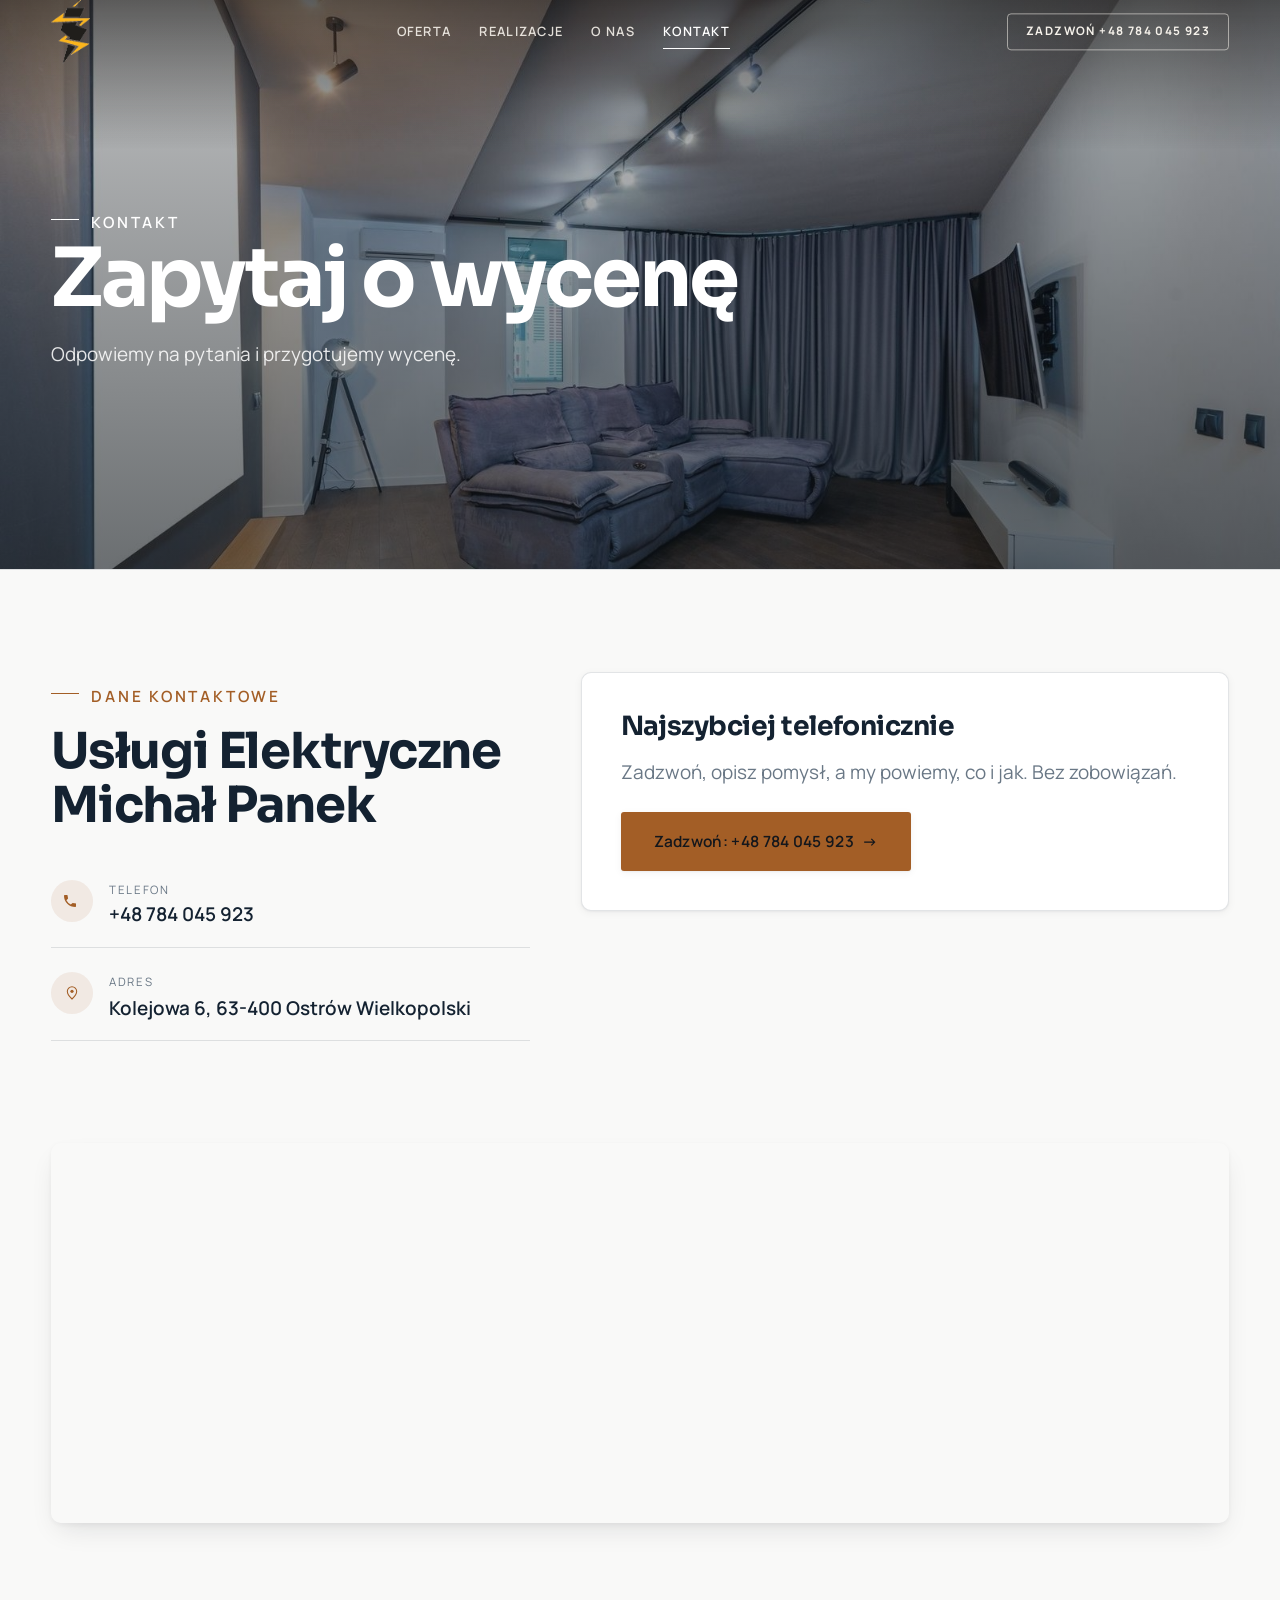
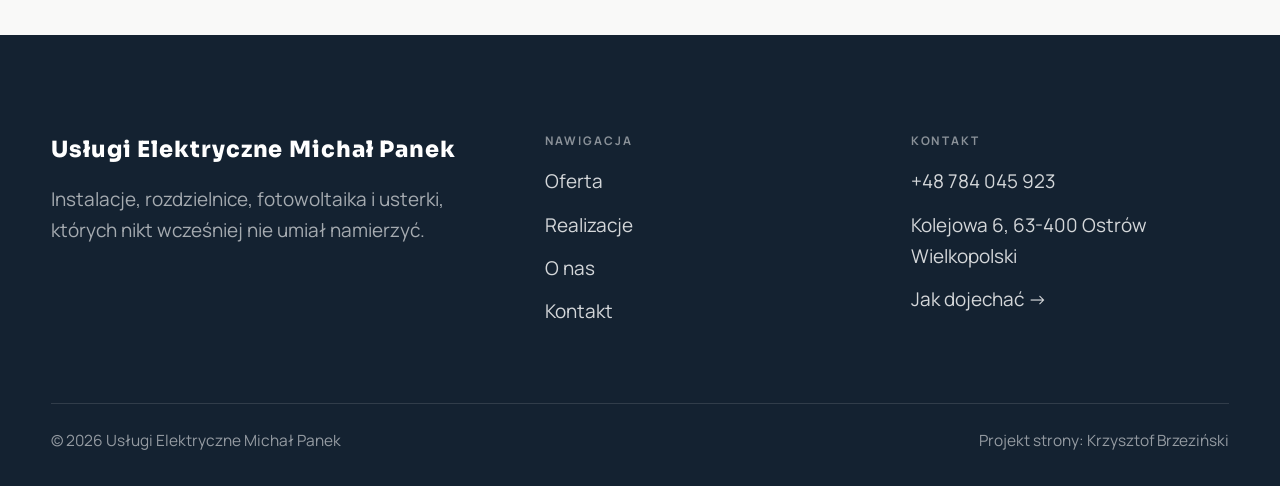
==== kontakt.html @ e8ee978f "Strona demo: uslugi-elektryczne-michal-panek" ====
<!DOCTYPE html>
<html lang="pl">
<head>
<meta charset="UTF-8">
<meta name="viewport" content="width=device-width, initial-scale=1.0">
<title>Kontakt - Usługi Elektryczne Michał Panek</title>
<meta name="description" content="Kontakt Usługi Elektryczne Michał Panek - Kolejowa 6, 63-400 Ostrów Wielkopolski">
<link rel="preconnect" href="https://fonts.googleapis.com">
<link rel="preconnect" href="https://fonts.gstatic.com" crossorigin>
<link href="https://fonts.googleapis.com/css2?family=Sora:wght@600;700;800&family=Manrope:wght@400;500;600&display=swap" rel="stylesheet">
<link rel="stylesheet" href="assets/styles.css">
</head>
<body>

<header class="nav">
  <div class="wrap nav-inner">
    <a class="brand brand-has-logo" href="index.html"><img class="brand-logo" src="img/logo.png" alt="Usługi Elektryczne Michał Panek"></a>
    <nav class="nav-links">
      <a href="oferta.html">Oferta</a>
      <a href="realizacje.html">Realizacje</a>
      <a href="o-nas.html">O nas</a>
      <a href="kontakt.html" class="active">Kontakt</a>
      <a href="tel:+48784045923" class="btn btn-accent">Zadzwoń +48 784 045 923</a>
    </nav>
    <button class="nav-toggle" aria-label="Menu"><span></span><span></span><span></span></button>
  </div>
</header>

<section class="pagehead">
  <img src="img/ph3.jpg" alt="Usługi Elektryczne Michał Panek - Zapytaj o wycenę">
  <div class="wrap">
    <span class="eyebrow">Kontakt</span>
    <h1>Zapytaj o wycenę</h1>
    <p>Odpowiemy na pytania i przygotujemy wycenę.</p>
  </div>
</section>
<section>
  <div class="wrap contact-grid">
    <div class="reveal">
      <span class="eyebrow">Dane kontaktowe</span>
      <h2 style="margin:var(--space-4) 0 var(--space-6)">Usługi Elektryczne Michał Panek</h2>
      <div class="info-list">
        <div class="info-row"><div class="ic"><svg class="ico-tel" width="16" height="16" viewBox="0 0 24 24" fill="none" aria-hidden="true"><path d="M6.6 10.8a15.5 15.5 0 0 0 6.6 6.6l2.2-2.2a1 1 0 0 1 1-.24 11.4 11.4 0 0 0 3.6.58 1 1 0 0 1 1 1V20a1 1 0 0 1-1 1A17 17 0 0 1 3 4a1 1 0 0 1 1-1h3.5a1 1 0 0 1 1 1c0 1.25.2 2.46.58 3.6a1 1 0 0 1-.25 1l-2.23 2.2Z" fill="currentColor"/></svg></div><div><div class="lbl">Telefon</div><a class="val" href="tel:+48784045923">+48 784 045 923</a></div></div>
        <div class="info-row"><div class="ic"><svg class="ico-pin" width="16" height="16" viewBox="0 0 24 24" fill="none" aria-hidden="true"><path d="M12 21s7-6.1 7-11.5A7 7 0 0 0 5 9.5C5 14.9 12 21 12 21Z" stroke="currentColor" stroke-width="1.6" fill="none"/><circle cx="12" cy="9.5" r="2.4" fill="currentColor"/></svg></div><div><div class="lbl">Adres</div><div class="val">Kolejowa 6, 63-400 Ostrów Wielkopolski</div></div></div>
      </div>
    </div>
    <div class="reveal">
      <div class="form">
        <h3 style="margin-bottom:var(--space-4)">Najszybciej telefonicznie</h3>
        <p class="muted" style="margin-bottom:var(--space-5)">Zadzwoń, opisz pomysł, a my powiemy, co i jak. Bez zobowiązań.</p>
        <a href="tel:+48784045923" class="btn btn-accent" style="justify-content:center">Zadzwoń: +48 784 045 923 <span class="arr">→</span></a>
      </div>
    </div>
  </div>
</section>
<section style="padding-top:0">
  <div class="wrap reveal">
    <iframe class="map" title="Usługi Elektryczne Michał Panek - Ostrów Wielkopolski" src="https://maps.google.com/maps?q=51.6487369%2C17.8147006&z=15&output=embed" loading="lazy" referrerpolicy="no-referrer-when-downgrade"></iframe>
  </div>
</section>

<footer>
  <div class="wrap">
    <div class="foot-grid">
      <div class="foot-brand">
        <div class="name">Usługi Elektryczne Michał Panek</div>
        <p>Instalacje, rozdzielnice, fotowoltaika i usterki, których nikt wcześniej nie umiał namierzyć.</p>
      </div>
      <div class="foot-col">
        <h4>Nawigacja</h4>
        <a href="oferta.html">Oferta</a>
        <a href="realizacje.html">Realizacje</a>
        <a href="o-nas.html">O nas</a>
        <a href="kontakt.html">Kontakt</a>
      </div>
      <div class="foot-col">
        <h4>Kontakt</h4>
        <a href="tel:+48784045923">+48 784 045 923</a>
        <p>Kolejowa 6, 63-400 Ostrów Wielkopolski</p>
        <a href="https://www.google.com/maps?cid=12010095854912647122" target="_blank" rel="noopener">Jak dojechać →</a>
      </div>
    </div>
    <div class="foot-bot">
      <span>© 2026 Usługi Elektryczne Michał Panek</span>
      <span>Projekt strony: Krzysztof Brzeziński</span>
    </div>
  </div>
</footer>
<div class="sticky-call"><a class="sc-call" href="tel:+48784045923"><svg class="ico-tel" width="16" height="16" viewBox="0 0 24 24" fill="none" aria-hidden="true"><path d="M6.6 10.8a15.5 15.5 0 0 0 6.6 6.6l2.2-2.2a1 1 0 0 1 1-.24 11.4 11.4 0 0 0 3.6.58 1 1 0 0 1 1 1V20a1 1 0 0 1-1 1A17 17 0 0 1 3 4a1 1 0 0 1 1-1h3.5a1 1 0 0 1 1 1c0 1.25.2 2.46.58 3.6a1 1 0 0 1-.25 1l-2.23 2.2Z" fill="currentColor"/></svg> Zadzwoń</a><a class="sc-quote" href="kontakt.html">Bezpłatna wycena</a></div>

<script src="assets/main.js"></script>
</body>
</html>
---- assets/styles.css ----
/* ============================================================
   STOLBASZ — premium, architektoniczny B2B fit-out
   Jasna paleta, zero brązu. System wg premium-web-craft.
   Projekt strony: Krzysztof Brzeziński
   ============================================================ */

:root{
  /* PALETA — jasna, architektoniczna, chłodna */
  --paper:#f5f7fa;          /* główne tło */
  --paper-2:#e7edf3;        /* sekcje alternatywne (chłodny jasny szary) */
  --paper-3:#e7edf3;        /* delikatne wypełnienia */
  --ink:#142231;            /* tekst główny — chłodny grafit */
  --ink-soft:#2c3e52;       /* nagłówki drugorzędne */
  --muted:#697785;          /* tekst poboczny */
  --line:rgba(20,34,49,.12);/* hairline */
  --accent:#e8a00c;         /* stonowany petrol-slate — jedyny akcent */
  --accent-d:#c47f06;
  --accent-soft:rgba(232,160,12,.10);
  --dark:#142231;           /* sekcje ciemne (stopka/CTA) */

  /* ODSTĘPY — skala 4/8 */
  --space-1:4px; --space-2:8px; --space-3:12px; --space-4:16px; --space-5:24px;
  --space-6:32px; --space-7:48px; --space-8:64px; --space-9:96px; --space-10:128px;

  /* TYPOGRAFIA — fluid clamp() (skala podbita 16.07.2026: większe, czytelniejsze litery — uwaga Adama) */
  --text-sm:clamp(.9rem,.87rem + .12vw,1rem);
  --text-base:clamp(1.08rem,1.04rem + .18vw,1.2rem);
  --text-lg:clamp(1.24rem,1.15rem + .34vw,1.44rem);
  --text-h3:clamp(1.34rem,1.22rem + .55vw,1.66rem);
  --text-h2:clamp(2.1rem,1.66rem + 2.1vw,3.1rem);
  --text-h1:clamp(2.9rem,2.1rem + 4vw,5.1rem);

  /* PROMIENIE — architektoniczne, raczej ostre */
  --r-sm:3px; --r-md:6px; --r-lg:10px;

  /* RUCH */
  --ease:cubic-bezier(.25,.46,.45,.94); --dur:.24s;

  /* CIENIE — miękkie, warstwowe */
  --sh-sm:0 1px 2px rgba(16,24,32,.04), 0 2px 8px rgba(16,24,32,.05);
  --sh-md:0 2px 6px rgba(16,24,32,.05), 0 12px 28px -8px rgba(16,24,32,.12);
  --sh-lg:0 6px 14px rgba(16,24,32,.07), 0 26px 56px -18px rgba(16,24,32,.22);

  --hairline:1px solid var(--line);

  --font-display:'Sora','Manrope',sans-serif;
  --font-body:'Manrope',sans-serif;
}

*{box-sizing:border-box;margin:0;padding:0}
html{scroll-behavior:smooth}
body{
  font-family:var(--font-body);
  font-size:var(--text-base);
  line-height:1.65;
  color:var(--ink);
  background:var(--paper);
  -webkit-font-smoothing:antialiased;
  text-rendering:optimizeLegibility;
}
img{max-width:100%;display:block}
a{color:inherit;text-decoration:none}

.wrap{width:min(92%,1180px);margin-inline:auto}
section{padding-block:clamp(52px,6.5vw,96px)}

h1,h2,h3{font-family:var(--font-display);font-weight:700;line-height:1.08;letter-spacing:-.02em;color:var(--ink)}
h1{font-size:var(--text-h1);letter-spacing:-.035em}
h2{font-size:var(--text-h2);letter-spacing:-.025em}
h3{font-size:var(--text-h3)}
p{max-width:65ch}

.eyebrow{
  font-family:var(--font-body);
  font-size:var(--text-sm);
  font-weight:600;
  letter-spacing:.18em;
  text-transform:uppercase;
  color:var(--accent);
  display:inline-flex;align-items:center;gap:var(--space-3);
}
/* flex:none + margin-top = kreska trzyma się PIERWSZEJ linii. Wcześniej align-items:center
   centrowało ją względem całego bloku i przy zawinięciu (długi kicker typu
   „…WNĘTRZ · LESZNO · OD 2019") druga linia lądowała z brzydkim wcięciem. */
.eyebrow{align-items:flex-start}
.eyebrow>*,.eyebrow{text-wrap:balance}   /* dlugi kicker lamal sie na sierote typu samo „2019" w drugiej linii */
.eyebrow::before{content:"";width:28px;height:1px;background:var(--accent);display:inline-block;flex:none;margin-top:.62em}

.muted{color:var(--muted)}
.lead{font-size:var(--text-lg);line-height:1.55;color:var(--ink-soft);max-width:50ch}

/* ---------- BUTTONS ---------- */
.btn{
  display:inline-flex;align-items:center;gap:var(--space-2);
  font-weight:600;font-size:var(--text-sm);letter-spacing:.02em;
  padding:var(--space-4) var(--space-6);
  border-radius:var(--r-sm);
  transition:transform var(--dur) var(--ease),box-shadow var(--dur) var(--ease),background var(--dur) var(--ease);
  cursor:pointer;border:1px solid transparent;
}
.btn-accent{background:var(--accent);color:#fff;box-shadow:var(--sh-sm)}
.btn-accent:hover{background:var(--accent-d);transform:translateY(-2px);box-shadow:var(--sh-md)}
.btn-accent:active{transform:translateY(0);box-shadow:var(--sh-sm)}
.btn-ghost{background:transparent;color:var(--ink);border-color:var(--line)}
.btn-ghost:hover{border-color:var(--accent);color:var(--accent);transform:translateY(-2px)}
.btn-light{background:#fff;color:var(--ink);box-shadow:var(--sh-sm)}
.btn-light:hover{transform:translateY(-2px);box-shadow:var(--sh-md)}
.btn .arr{transition:transform var(--dur) var(--ease)}
.btn:hover .arr{transform:translateX(4px)}

/* ---------- NAV ---------- */
.nav{
  position:sticky;top:0;z-index:50;
  background:color-mix(in srgb,var(--paper) 88%,transparent);
  backdrop-filter:saturate(140%) blur(10px);
  border-bottom:var(--hairline);
}
.nav-inner{display:flex;align-items:center;justify-content:space-between;height:72px}
.brand{display:flex;flex-direction:column;line-height:1}
.brand .name{font-family:var(--font-display);font-weight:800;font-size:1.35rem;letter-spacing:.04em}
.brand .sub{font-size:.62rem;letter-spacing:.34em;text-transform:uppercase;color:var(--muted);margin-top:5px}
.nav-links{display:flex;align-items:center;gap:var(--space-6)}
.nav-links a{font-size:var(--text-sm);font-weight:500;color:var(--ink-soft);position:relative;padding-block:4px;transition:color var(--dur) var(--ease)}
.nav-links a::after{content:"";position:absolute;left:0;bottom:0;width:0;height:1.5px;background:var(--accent);transition:width var(--dur) var(--ease)}
.nav-links a:hover,.nav-links a.active{color:var(--ink)}
.nav-links a:hover::after,.nav-links a.active::after{width:100%}
.nav-links .btn{padding:var(--space-2) var(--space-5)}
/* przyciski w nav: właściwy kolor (przebij .nav-links a) + bez podkreślenia */
.nav-links a.btn-accent{color:#fff}
.nav-links a.btn-ghost,.nav-links a.btn-light{color:var(--ink)}
.nav-links a.btn::after{display:none}
.nav-toggle{display:none;background:none;border:none;cursor:pointer;flex-direction:column;gap:5px;padding:8px}
.nav-toggle span{width:24px;height:2px;background:var(--ink);transition:var(--dur)}

/* ---------- HERO (split) ---------- */
.hero{position:relative;overflow:hidden;border-bottom:var(--hairline)}
.hero-grid{display:grid;grid-template-columns:1.05fr .95fr;gap:clamp(24px,4vw,60px);align-items:center;
  padding-block:clamp(36px,4.5vw,64px)}
.hero-copy .eyebrow{margin-bottom:var(--space-5)}
.hero-copy h1{margin-bottom:var(--space-5)}
.hero-copy .lead{margin-bottom:var(--space-7)}
.hero-actions{display:flex;flex-wrap:wrap;gap:var(--space-4)}
.hero-art{position:relative;aspect-ratio:4/3;border-radius:var(--r-lg);overflow:hidden;box-shadow:var(--sh-lg)}
.hero-art img{width:100%;height:100%;object-fit:cover}
.hero-art::after{content:"";position:absolute;inset:0;background:linear-gradient(180deg,transparent 55%,rgba(18,24,28,.28))}
.hero-badge{position:absolute;left:var(--space-5);bottom:var(--space-5);z-index:2;
  background:rgba(252,252,251,.94);backdrop-filter:blur(4px);
  border-radius:var(--r-md);padding:var(--space-4) var(--space-5);box-shadow:var(--sh-md);max-width:78%}
.hero-badge strong{display:block;font-family:var(--font-display);font-size:1rem;letter-spacing:-.01em}
.hero-badge span{font-size:var(--text-sm);color:var(--muted)}

/* ---------- HERO duży / kinowy (strona główna) ---------- */
.hero-cine{position:relative;min-height:clamp(560px,82vh,840px);min-height:clamp(560px,82svh,840px);display:flex;align-items:center;overflow:hidden;border-bottom:var(--hairline)}
.hero-cine>img{position:absolute;inset:0;width:100%;height:100%;object-fit:cover;z-index:0}
.hero-cine::after{content:"";position:absolute;inset:0;z-index:1;
  background:linear-gradient(95deg,rgba(13,18,23,.86) 0%,rgba(13,18,23,.64) 32%,rgba(13,18,23,.24) 62%,rgba(13,18,23,.04) 100%)}
.hero-cine .wrap{position:relative;z-index:2;padding-block:var(--space-8)}
.hero-cine .hero-copy{max-width:660px}
.hero-cine .eyebrow{color:#fff;margin-bottom:var(--space-5)}
.hero-cine .eyebrow::before{background:#fff}
.hero-cine h1{color:#fff;margin-bottom:var(--space-5);font-size:clamp(2.9rem,2rem + 4.4vw,5.2rem);text-wrap:balance}
.hero-cine .lead{color:rgba(255,255,255,.92);max-width:48ch;margin-bottom:var(--space-7)}
.hero-cine .hero-actions{display:flex;flex-wrap:wrap;gap:var(--space-4)}
/* NISKIE OKNO (laptop z dokiem i paskami przeglądarki ma ~700-780 px wysokości widoku):
   H1 do 5.2rem + długi lead nie mieściły się i przyciski wypadały POD krawędź ekranu -
   klient widział stronę bez ani jednego CTA. Skalujemy w dół, zamiast przycinać treść. */
@media(min-width:821px) and (max-height:820px){
  .hero-cine{min-height:clamp(520px,94svh,780px)}
  .hero-cine .wrap{padding-block:var(--space-6)}
  .hero-cine h1{font-size:clamp(2.2rem,1.5rem + 2.6vw,3.6rem);margin-bottom:var(--space-4)}
  .hero-cine .eyebrow{margin-bottom:var(--space-4)}
  .hero-cine .lead{margin-bottom:var(--space-5);max-width:44ch}
}
@media(max-width:680px){
  .hero-cine{min-height:clamp(520px,76vh,640px);min-height:clamp(520px,76svh,640px);align-items:flex-end}
  .hero-cine::after{background:linear-gradient(0deg,rgba(13,18,23,.9) 6%,rgba(13,18,23,.45) 55%,rgba(13,18,23,.25) 100%)}
  .hero-cine .wrap{padding-bottom:var(--space-9)}
  /* TELEFON (~90% oglądających): lead potrafił zająć 8 linii i zepchnąć CTA poza pierwszy ekran.
     Zwężamy interlinię i skalę - treści nie ucinamy, bo to ona sprzedaje. */
  .hero-cine .lead{font-size:.98rem;line-height:1.5;margin-bottom:var(--space-5)}
  .hero-cine .eyebrow{font-size:.72rem;letter-spacing:.13em;margin-bottom:var(--space-4)}
  .hero-cine .eyebrow::before{width:20px}
  .hero-cine h1{margin-bottom:var(--space-4)}
}

/* full-bleed hero variant (podstrony) */
.pagehead{position:relative;min-height:46vh;min-height:46svh;display:flex;align-items:flex-end;overflow:hidden;border-bottom:var(--hairline)}
.pagehead img{position:absolute;inset:0;width:100%;height:100%;object-fit:cover}
.pagehead::after{content:"";position:absolute;inset:0;background:linear-gradient(180deg,rgba(18,24,28,.25),rgba(18,24,28,.62))}
.pagehead .wrap{position:relative;z-index:2;padding-block:var(--space-9);color:#fff}
.pagehead h1{color:#fff;max-width:18ch}
.pagehead .eyebrow{color:#fff}
.pagehead .eyebrow::before{background:#fff}
.pagehead p{color:rgba(255,255,255,.86);margin-top:var(--space-4);max-width:54ch}

/* ---------- STRIP (pasek skrótów / liczby) ---------- */
.strip{background:var(--dark);color:#fff}
.strip .wrap{display:grid;grid-template-columns:repeat(4,1fr);gap:var(--space-6);padding-block:var(--space-8)}
.strip .item .k{font-family:var(--font-display);font-size:clamp(1.6rem,1.2rem + 1.4vw,2.4rem);font-weight:800;letter-spacing:-.02em;color:#fff}
.strip .item .v{font-size:var(--text-sm);color:rgba(255,255,255,.66);margin-top:var(--space-2);line-height:1.45}
.strip .item{border-left:2px solid var(--accent);padding-left:var(--space-5)}

/* ---------- SECTION HEAD ---------- */
.head{max-width:48rem;margin-bottom:var(--space-8)}
.head.center{margin-inline:auto;text-align:center}
.head .eyebrow{margin-bottom:var(--space-4)}
.head h2{margin-bottom:var(--space-4)}
.head p{color:var(--muted);font-size:var(--text-lg);line-height:1.55}
.head.center p{margin-inline:auto}

/* ---------- INTRO SPLIT ---------- */
.split{display:grid;grid-template-columns:.92fr 1.08fr;gap:clamp(28px,5vw,80px);align-items:center}
.split.rev{grid-template-columns:1.08fr .92fr}
.split.rev .split-art{order:-1}
.split-art{position:relative;aspect-ratio:5/4;border-radius:var(--r-lg);overflow:hidden;box-shadow:var(--sh-lg)}
.split-art img{width:100%;height:100%;object-fit:cover}
.split-copy h2{margin-bottom:var(--space-5)}
.split-copy p+p{margin-top:var(--space-4)}
.split-copy .btn{margin-top:var(--space-6)}

/* ---------- SERVICES (zakres) ---------- */
.svc-grid{display:grid;grid-template-columns:repeat(auto-fit,minmax(280px,1fr));gap:var(--space-5)}
.svc{background:#fff;border:var(--hairline);border-radius:var(--r-md);padding:var(--space-7) var(--space-6);
  transition:transform var(--dur) var(--ease),box-shadow var(--dur) var(--ease),border-color var(--dur) var(--ease);
  position:relative;overflow:hidden}
.svc::before{content:"";position:absolute;left:0;top:0;width:3px;height:0;background:var(--accent);transition:height var(--dur) var(--ease)}
.svc:hover{transform:translateY(-4px);box-shadow:var(--sh-md);border-color:transparent}
.svc:hover::before{height:100%}
.svc .ic{font-family:var(--font-display);font-size:.8rem;font-weight:700;letter-spacing:.12em;color:var(--accent);margin-bottom:var(--space-4)}
.svc h3{margin-bottom:var(--space-3);font-size:1.22rem}
.svc p{color:var(--muted);font-size:var(--text-base);line-height:1.6}

/* big detailed service rows */
.svc-row{display:grid;grid-template-columns:.8fr 1.2fr;gap:clamp(20px,4vw,60px);align-items:center;padding-block:var(--space-8)}
.svc-row+.svc-row{border-top:var(--hairline)}
.svc-row.rev{grid-template-columns:1.2fr .8fr}
/* Naprzemienny układ wierszy oferty: co drugi wiersz ma zdjęcie po PRAWEJ.
   Było `order:-1` — martwy kod, bo zdjęcie i tak jest pierwszym dzieckiem w HTML,
   więc wszystkie wiersze wyglądały identycznie (zdjęcie zawsze z lewej), a `rev`
   zmieniało tylko szerokość kolumn. Znalezione 29.07.2026 przy różnicowaniu kierunków
   animacji (pomiar pozycji: art.mid 390/502 przy row.mid 756 — zawsze lewa strona). */
.svc-row.rev .svc-row-art{order:2}
.svc-row-art{aspect-ratio:4/3;border-radius:var(--r-md);overflow:hidden;box-shadow:var(--sh-md)}
.svc-row-art img{width:100%;height:100%;object-fit:cover}
.svc-row h3{font-size:1.5rem;margin-bottom:var(--space-4)}
.svc-row .num{font-family:var(--font-display);font-size:.85rem;font-weight:700;letter-spacing:.14em;color:var(--accent);display:block;margin-bottom:var(--space-3)}
.svc-row ul{list-style:none;margin-top:var(--space-4);display:flex;flex-direction:column;gap:var(--space-2)}
.svc-row li{position:relative;padding-left:var(--space-5);color:var(--muted);font-size:var(--text-base)}
.svc-row li::before{content:"";position:absolute;left:0;top:.62em;width:8px;height:1px;background:var(--accent)}

/* ---------- GALLERY (realizacje) ---------- */
.gallery{display:grid;grid-template-columns:repeat(12,1fr);gap:var(--space-4);grid-auto-rows:200px}
/* GALERIA MASONRY — pionowe zdjęcia (portrety beauty/wellness) bez przycinania: kolumny, height auto */
.gallery-masonry{column-count:3;column-gap:var(--space-4)}
@media(max-width:900px){.gallery-masonry{column-count:2}}
@media(max-width:560px){.gallery-masonry{column-count:1}}
.gallery-masonry .m-tile{break-inside:avoid;margin:0 0 var(--space-4);padding:0;position:relative;overflow:hidden;border-radius:var(--r-md);border:1px solid var(--line)}
.gallery-masonry .m-tile img{width:100%;height:auto;display:block}
.gallery-masonry .m-tile .cap{position:absolute;left:0;right:0;bottom:0;padding:var(--space-4);color:#fff;background:linear-gradient(0deg,rgba(0,0,0,.55),transparent);font-size:var(--text-sm)}
.gallery-masonry .m-tile .cap small{display:block;font-weight:400;opacity:.78;letter-spacing:.04em;text-transform:uppercase;font-size:.66rem;margin-top:3px}
.tile{position:relative;overflow:hidden;border-radius:var(--r-md);box-shadow:var(--sh-sm);
  transition:transform var(--dur) var(--ease),box-shadow var(--dur) var(--ease)}
.tile img{width:100%;height:100%;object-fit:cover;transition:transform .6s var(--ease)}
.tile:hover{box-shadow:var(--sh-md)}
.tile:hover img{transform:scale(1.05)}
.tile .cap{position:absolute;left:0;right:0;bottom:0;padding:var(--space-5) var(--space-4) var(--space-4);
  background:linear-gradient(transparent,rgba(18,24,28,.78));color:#fff;
  font-size:var(--text-sm);font-weight:600;letter-spacing:.01em;
  opacity:0;transform:translateY(8px);transition:var(--dur) var(--ease)}
.tile:hover .cap{opacity:1;transform:translateY(0)}
.tile .cap small{display:block;font-weight:400;opacity:.78;letter-spacing:.04em;text-transform:uppercase;font-size:.66rem;margin-top:3px}
/* bento spans */
.t-wide{grid-column:span 6}
.t-tall{grid-column:span 6;grid-row:span 2}
.t-std{grid-column:span 6}
.t-third{grid-column:span 4}
.t-two3{grid-column:span 8}

/* ---------- TRUST / WIARYGODNOŚĆ ---------- */
.trust{background:var(--paper-2)}
.trust-grid{display:grid;grid-template-columns:repeat(auto-fit,minmax(240px,1fr));gap:var(--space-5);margin-top:var(--space-7)}
.trust-card{background:#fff;border-radius:var(--r-md);padding:var(--space-7) var(--space-6);box-shadow:var(--sh-sm);border-top:3px solid var(--accent)}
.trust-card .big{font-family:var(--font-display);font-size:clamp(1.8rem,1.3rem + 1.6vw,2.6rem);font-weight:800;letter-spacing:-.02em;color:var(--ink);line-height:1}
.trust-card h3{font-size:1.12rem;margin:var(--space-3) 0 var(--space-2)}
.trust-card p{color:var(--muted);font-size:var(--text-base);line-height:1.55}

/* ---------- CTA band ---------- */
.cta{background:var(--dark);color:#fff;position:relative;overflow:hidden}
.cta .wrap{display:grid;grid-template-columns:1.4fr .6fr;gap:var(--space-7);align-items:center;position:relative;z-index:2}
.cta h2{color:#fff;max-width:20ch}
.cta p{color:rgba(255,255,255,.74);margin-top:var(--space-4)}
.cta-actions{display:flex;flex-direction:column;gap:var(--space-3);align-items:flex-start}
.cta::before{content:"";position:absolute;right:-80px;top:-80px;width:360px;height:360px;border-radius:50%;
  background:radial-gradient(circle,var(--accent-soft),transparent 70%)}

/* ---------- CONTACT ---------- */
.contact-grid{display:grid;grid-template-columns:.85fr 1.15fr;gap:clamp(28px,4vw,56px);align-items:start}
.info-list{display:flex;flex-direction:column;gap:var(--space-2)}
.info-row{display:flex;gap:var(--space-4);align-items:flex-start;padding-block:var(--space-4);border-bottom:var(--hairline)}
.info-row .ic{flex:none;width:42px;height:42px;display:grid;place-items:center;border-radius:50%;
  background:var(--accent-soft);color:var(--accent);font-size:1.05rem}
.info-row .lbl{font-size:.72rem;letter-spacing:.14em;text-transform:uppercase;color:var(--muted)}
.info-row .val{font-weight:600;font-size:var(--text-base);margin-top:2px}
.info-row a.val:hover{color:var(--accent)}
.map{border:none;border-radius:var(--r-lg);box-shadow:var(--sh-md);width:100%;height:100%;min-height:380px;filter:grayscale(.2) contrast(1.02)}
.form{background:#fff;border:var(--hairline);border-radius:var(--r-lg);padding:clamp(24px,3vw,40px);box-shadow:var(--sh-sm)}
.form .fld{margin-bottom:var(--space-5)}
.form label{display:block;font-size:var(--text-sm);font-weight:600;margin-bottom:var(--space-2)}
.form input,.form textarea{width:100%;font-family:inherit;font-size:var(--text-base);color:var(--ink);
  padding:var(--space-4);border:var(--hairline);border-radius:var(--r-sm);background:var(--paper);transition:border-color var(--dur)}
.form input:focus,.form textarea:focus{outline:none;border-color:var(--accent);background:#fff}
.form textarea{resize:vertical;min-height:120px}
.form .note{font-size:var(--text-sm);color:var(--muted);margin-top:var(--space-3)}

/* ---------- FOOTER ---------- */
footer{background:var(--dark);color:#fff;padding-block:var(--space-9) var(--space-6)}
.foot-grid{display:grid;grid-template-columns:1.4fr 1fr 1fr;gap:var(--space-7);margin-bottom:var(--space-8)}
.foot-brand .name{font-family:var(--font-display);font-weight:800;font-size:1.4rem;letter-spacing:.04em}
.foot-brand p{color:rgba(255,255,255,.62);margin-top:var(--space-4);font-size:var(--text-base);max-width:38ch}
.foot-col h4{font-size:.74rem;letter-spacing:.16em;text-transform:uppercase;color:rgba(255,255,255,.5);margin-bottom:var(--space-4)}
.foot-col a,.foot-col p{display:block;color:rgba(255,255,255,.82);font-size:var(--text-base);margin-bottom:var(--space-3)}
.foot-col a:hover{color:#fff}
.foot-bot{border-top:1px solid rgba(255,255,255,.12);padding-top:var(--space-5);display:flex;justify-content:space-between;flex-wrap:wrap;gap:var(--space-3);
  font-size:var(--text-sm);color:rgba(255,255,255,.55)}
.foot-bot a:hover{color:#fff}

/* ---------- REVEAL ---------- */
.reveal{opacity:0;transform:translateY(22px);transition:opacity .6s var(--ease),transform .6s var(--ease)}
.reveal.in{opacity:1;transform:none}

/* ---------- RESPONSIVE ---------- */
@media(max-width:920px){
  .hero-grid,.split,.split.rev,.svc-row,.svc-row.rev,.cta .wrap,.contact-grid,.foot-grid{grid-template-columns:1fr}
  .split.rev .split-art,.svc-row.rev .svc-row-art{order:0}
  .hero-art{aspect-ratio:16/10;max-height:420px}
  .strip .wrap{grid-template-columns:repeat(2,1fr);gap:var(--space-7)}
  .gallery{grid-auto-rows:180px}
  .t-wide,.t-tall,.t-std,.t-third,.t-two3{grid-column:span 6}
  .t-tall{grid-row:span 1}
  .cta-actions{flex-direction:row;flex-wrap:wrap}
  .foot-grid{gap:var(--space-6)}
}
@media(max-width:680px){
  .nav-links{position:fixed;inset:72px 0 auto 0;background:var(--paper);flex-direction:column;align-items:stretch;
    gap:0;padding:var(--space-4) 6%;border-bottom:var(--hairline);box-shadow:var(--sh-md);
    transform:translateY(-120%);transition:transform var(--dur) var(--ease)}
  .nav-links.open{transform:translateY(0)}
  .nav-links a{padding-block:var(--space-4);border-bottom:var(--hairline)}
  .nav-links .btn{margin-top:var(--space-3);justify-content:center}
  .nav-toggle{display:flex}
  .strip .wrap{grid-template-columns:1fr}
  .gallery{grid-template-columns:repeat(6,1fr)}
  .foot-grid{grid-template-columns:1fr}
}
@media(prefers-reduced-motion:reduce){
  *{animation-duration:.01ms!important;transition:none!important}
  .reveal{opacity:1!important;transform:none!important}
  html{scroll-behavior:auto}
}

/* ============================================================
   PREMIUM LAYER — destylat deep-researchu branż (anty-AI, spokój).
   Zmienne STOLBASZ (--accent/--ink/--paper/--line/--dark). Ruch ledwo
   zauważalny, krzywa cubic-bezier(.16,.84,.44,1); prefers-reduced-motion
   pokryte blanketem wyżej. Karty hairline zamiast cieni = #1 sygnał „nie-AI".
   ============================================================ */

/* więcej oddechu między sekcjami (liderzy: 110-130px) */
section{padding-block:clamp(64px,8vw,128px)}

/* 1) Aksamitny reveal — dłuższa, miękka krzywa zamiast „skoku" */
.reveal{transition:opacity .9s cubic-bezier(.16,.84,.44,1),transform .9s cubic-bezier(.16,.84,.44,1);will-change:opacity,transform}
/* stagger TYLKO w galerii (tam pozycja = porządek dzieci) */
.gallery .reveal:nth-child(2){transition-delay:.07s}
.gallery .reveal:nth-child(3){transition-delay:.14s}
.gallery .reveal:nth-child(4){transition-delay:.21s}
.gallery .reveal:nth-child(5){transition-delay:.28s}
.gallery .reveal:nth-child(6){transition-delay:.35s}

/* 2) Hero STATYCZNY na .hero-cine — Ken Burns CAŁKIEM WYŁĄCZONY 26.06 (3. zgłoszenie Szymona).
   GENEZA: animowanie scale na <img> hero z teksturami (cegły/framugi) re-samplinguje obraz
   klatka po klatce → na części ekranów drobne drganie/shimmer = „heroshot się trzęsie".
   translateY usunięto wcześniej, scale-only + will-change/GPU NIE wystarczyły do GWARANCJI gładkości.
   Krzysztof zażądał pewności („make sure, że błąd się nie pojawi") > efekt. Zero animacji = 0% drgania.
   Delikatny zoom zostaje TYLKO w pełnoekranowych hero gastro/studio (hg-bg/hs-bg — tło, inny
   mechanizm, chwalone, nigdy nie zgłaszane). NIE wracać do KB na .hero-cine bez realnego testu
   na sprzęcie klienta — to ryzyko regresji „trzęsienia”. */
/* BEZPIECZNY "wow" na hero = jednorazowy FADE-IN (opacity), nie zoom.
   opacity nie dotyka bitmapy → gładkie na KAŻDYM zdjęciu/ekranie/GPU, zero ryzyka migotania.
   Geometryczny ruch (scale/translate) na .hero-cine jest ZAKAZANY (bramka pilnuje). */
@keyframes heroFade{from{opacity:0}to{opacity:1}}
.hero-cine>img{transform:none;animation:heroFade 1.1s ease-out both}

/* 3) Akcentowy hairline pod nagłówkiem sekcji, który „rysuje się" przy wejściu */
.head h2{position:relative;padding-bottom:18px}
.head h2::after{content:"";position:absolute;left:0;bottom:0;height:1px;width:0;background:var(--accent);transition:width 1s cubic-bezier(.16,.84,.44,1) .15s}
.head.center h2::after{left:50%;transform:translateX(-50%)}
.head.reveal.in h2::after,.head.center.reveal.in h2::after{width:54px}

/* 4) Karty HAIRLINE zamiast cieni/zaokrągleń (najmocniejszy anty-AI detal) */
.svc{background:transparent;border:1px solid var(--line);border-radius:var(--r-sm);box-shadow:none}
.svc:hover{box-shadow:none;border-color:var(--accent);transform:translateY(-3px)}
.trust-card{background:transparent;box-shadow:none;border:1px solid var(--line);border-top:2px solid var(--accent);border-radius:var(--r-sm)}
.tile{box-shadow:none;border-radius:var(--r-sm)}
.tile:hover{box-shadow:none}

/* 5) Sticky-nav kondensuje się po przewinięciu (sygnał dopracowania) */
.nav{transition:box-shadow .4s ease,background .4s ease}
.nav.is-stuck{box-shadow:0 1px 0 var(--line),0 14px 30px -24px rgba(0,0,0,.45)}
.nav-inner{transition:height .35s var(--ease)}
.nav.is-stuck .nav-inner{height:60px}

/* 6) MANIFESTO — pełnoekranowy cytat-bohater (zastępuje generyczne „Dlaczego my") */
.manifesto{background:var(--paper-2);text-align:center}
.manifesto .wrap{max-width:60rem}
.manifesto p{font-family:var(--font-display);font-style:italic;font-size:clamp(1.6rem,1rem + 2.4vw,2.8rem);line-height:1.32;color:var(--ink-soft);margin-inline:auto;max-width:26ch;position:relative;padding-top:var(--space-8)}
.manifesto p::before{content:"";position:absolute;top:0;left:50%;transform:translateX(-50%);width:54px;height:1px;background:var(--accent)}
.manifesto p span{color:var(--accent);font-style:italic}

/* 7) GATEWAYS — 3 duże bramy-zdjęcia (zamiast paska menu usług) */
.gateways{display:grid;grid-template-columns:repeat(3,1fr);gap:var(--space-4)}
.gateway{position:relative;aspect-ratio:3/4;overflow:hidden;border-radius:var(--r-sm);display:block}
.gateway img{width:100%;height:100%;object-fit:cover;transition:transform .8s var(--ease),filter .5s var(--ease)}
.gateway::after{content:"";position:absolute;inset:0;background:linear-gradient(180deg,transparent 38%,rgba(18,24,28,.74))}
.gateway:hover img{transform:scale(1.05);filter:brightness(1.05)}
.gateway .g-ttl{position:absolute;left:0;right:0;bottom:0;z-index:2;padding:var(--space-6) var(--space-5);color:#fff;font-family:var(--font-display);font-size:1.45rem;letter-spacing:-.01em;line-height:1.15}
.gateway .g-ttl small{display:block;font-family:var(--font-body);font-size:var(--text-sm);font-weight:400;opacity:.82;letter-spacing:.03em;margin-top:5px}
@media(max-width:760px){.gateways{grid-template-columns:1fr}.gateway{aspect-ratio:16/10}}

/* 8) LOGO klienta w nagłówku (gdy podane --logo) */
/* 52px domyślnie (feedback Bartka 06.07.2026: 40px ginęło, uwaga padła 3x; ~56px sprawdzone na żywym demie anna-borowiec-makeup) */
.brand-logo{height:64px;width:auto;max-width:300px;object-fit:contain;display:block}
.nav.is-stuck .brand-logo{height:52px}
@media(max-width:680px){.brand-logo{height:46px;max-width:210px}}


/* === RWD: nagłówki na wąskich ekranach (dodane 17.07.2026 razem z fixem clamp) ===
   Po przywróceniu działania clamp() dolna granica --text-h1 (2.9rem) rozpychała
   dokument przy długich polskich słowach na telefonach. Tu ją zjeżdżamy. */
@media (max-width:560px){
  :root{
    --text-h1:clamp(1.9rem, 1.15rem + 4.4vw, 2.7rem);
    --text-h2:clamp(1.5rem, 1rem + 3vw, 2.1rem);
  }
  .hero-cine h1{font-size:clamp(1.9rem, 1.15rem + 4.4vw, 2.7rem)}
  h1,h2{overflow-wrap:break-word}
}

/* GODZINY (godziny_grid z briefu) — dzień po lewej, godziny po prawej. Wcześniej BRAK stylu
   powodował sklejenie "Poniedziałek-Piątek8:00-20:00" (dodane 2026-07-21). Neutralne dla dem bez grafiku. */
.godz{display:flex;flex-direction:column;gap:2px;max-width:440px;margin-top:8px}
.godz-row{display:flex;justify-content:space-between;align-items:baseline;gap:24px;padding:10px 0;border-bottom:1px solid var(--line)}
.godz-row:last-child{border-bottom:0}
.godz-row b{font-weight:600;color:var(--ink)}
.godz-row span{color:var(--muted);white-space:nowrap}

/* === rodzina: fachowcy === */
/* ============================================================
   RODZINA: FACHOWCY (hydraulik/elektryk/remont/brukarstwo/ogrodzenia)
   Doklejane NA WIERZCH base.css. Dziedziczy paletę/fonty skórki (trade/elektryk).
   Filozofia: telefon-bohater + zaufanie + „bezpłatna wycena". Spokój, nie krzyk.
   (count-up i podwójny iframe mapy świadomie pominięte - krytyka blueprintu.)
   ============================================================ */

/* --- PROCES - oś „jak pracujemy" (podpis rodziny, czego nie ma w meblach) --- */
.proces{background:var(--paper-2)}
.proces-line{list-style:none;display:grid;grid-template-columns:repeat(4,1fr);gap:var(--space-5);position:relative;margin:0;padding:0}
.proces-line li{position:relative;padding-top:var(--space-7)}
.proces-line li::before{content:"";position:absolute;top:14px;left:0;right:0;height:1px;background:var(--line)}
.proces-line li:last-child::before{right:50%}
.proces-line li:first-child::before{left:50%}
.proces-line li::after{content:"";position:absolute;top:9px;left:calc(50% - 6px);width:11px;height:11px;border-radius:50%;background:var(--accent);box-shadow:0 0 0 4px var(--paper-2)}
.proces-line .pno{font-family:var(--font-display);font-weight:800;font-size:1.5rem;color:var(--accent);letter-spacing:-.02em;display:block;margin-bottom:var(--space-3);text-align:center}
.proces-line h3{font-size:1.1rem;margin-bottom:var(--space-2);text-align:center}
.proces-line p{color:var(--muted);font-size:var(--text-sm);line-height:1.5;text-align:center;max-width:26ch;margin-inline:auto}
@media(max-width:820px){
  .proces-line{grid-template-columns:1fr;gap:0}
  .proces-line li{padding:var(--space-5) 0 var(--space-5) var(--space-7)}
  .proces-line li::before{left:5px;right:auto;top:0;bottom:0;width:1px;height:auto}
  .proces-line li:first-child::before,.proces-line li:last-child::before{left:5px;right:auto}
  .proces-line li::after{top:var(--space-6);left:0}
  .proces-line .pno,.proces-line h3,.proces-line p{text-align:left;margin-inline:0}
}

/* --- OBSZAR DZIAŁANIA - lokalność (chipy z REALNEGO miasta, bez drugiego iframe) --- */
.obszar .head{text-align:center;margin-inline:auto}
.obszar .head .eyebrow{justify-content:center}
.obszar-list{list-style:none;display:flex;flex-wrap:wrap;justify-content:center;gap:var(--space-3);margin:0;padding:0;max-width:60rem;margin-inline:auto}
.obszar-list li{border:1px solid var(--line);border-radius:999px;padding:var(--space-2) var(--space-5);
  font-size:var(--text-sm);font-weight:600;color:var(--ink-soft);transition:border-color .24s var(--ease),color .24s var(--ease)}
.obszar-list li:hover{border-color:var(--accent);color:var(--accent)}
.obszar-list li.is-home{background:var(--accent);border-color:var(--accent);color:#fff}

/* --- STICKY-CALL - dolny pasek mobile (najważniejszy konwerter tej rodziny) --- */
.sticky-call{display:none}
@media(max-width:820px){
  .sticky-call{display:grid;grid-template-columns:1fr 1fr;gap:1px;position:fixed;left:0;right:0;bottom:0;z-index:90;
    background:var(--line);box-shadow:0 -6px 20px -10px rgba(0,0,0,.4)}
  .sticky-call a{padding:15px 8px;text-align:center;font-weight:700;font-size:.95rem;letter-spacing:.01em}
  .sc-call{background:var(--accent);color:#fff}
  .sc-quote{background:var(--paper);color:var(--ink)}
  body{padding-bottom:56px}
}

/* --- Blok „Awaria? Dzwoń” (opcjonalny, hydraulik/elektryk) --- */
.awaria{background:var(--dark);color:#fff}
.awaria .wrap{display:flex;flex-wrap:wrap;align-items:center;justify-content:space-between;gap:var(--space-5);padding-block:var(--space-7)}
.awaria h3{color:#fff;font-size:clamp(1.3rem,1rem + 1.2vw,1.8rem)}
.awaria p{color:rgba(255,255,255,.72);margin-top:var(--space-2)}
.awaria .btn-accent{white-space:nowrap}

/* === CERTYFIKATY / CZYM PRACUJEMY (gated: renderuje sie tylko gdy brief poda certy/marki/gwarancja) - mocny lever dla dekarzy === */
.auto-marki .marki-list{display:flex;flex-wrap:wrap;justify-content:center;gap:clamp(.8rem,2.5vw,1.6rem);list-style:none;margin:var(--space-7) 0 0;padding:0}
.auto-marki .marki-list li{font-family:var(--font-display);text-transform:uppercase;letter-spacing:.12em;font-weight:600;
  font-size:clamp(.82rem,1.5vw,1rem);color:var(--ink-soft);padding:.5rem 1rem;border:1px solid var(--line);border-radius:var(--r-sm)}
.marki-gwar{text-align:center;color:var(--muted);font-size:var(--text-sm);margin-top:var(--space-6)}

/* ============================================================
   FAZA 3 - OSOBNY UKŁAD FACHOWCY (research wf_e4ed63db + krytyka z policzonym WCAG). Doklejane na wierzch.
   Tożsamość: ZAUFANIE + DUŻY TELEFON + DOWÓD. Dwublok hero (zdjęcie | lity panel), bezpośrednio, solidnie.
   ============================================================ */

/* --- P0 KONTRAST: bursztyn jako TEKST na jasnym = 2.0 FAIL (policzone). Naprawy (bursztyn->ciemny tekst / ink). --- */
.btn-accent{color:#14171c}                                  /* bursztyn + ciemny tekst = 8.28 PASS */
.sticky-call .sc-call{color:#14171c}                        /* sticky bursztyn + ciemny tekst */
.obszar-list li.is-home{background:var(--ink);border-color:var(--ink);color:#fff}  /* było bursztyn+biel 2.17 -> ink+biel 16.29 */
.proces-line .pno{color:var(--ink-soft)}                    /* numery procesu: było bursztyn 2.0 -> ink-soft (czytelne); kropka osi zostaje bursztyn (grafika) */

/* --- Ikona telefonu (uzywana w hero hf-phone-num; nav styluje silnik NAV NOBU) --- */
.ico-tel{vertical-align:-2px;margin-right:.3em}

/* === HERO FACHOWCY — WARIANT A „PEŁNY EKRAN" (wybór K. 27.07.2026; zastąpił dwublok 46%/54%).
   Powód zmiany: stary dwublok nie dobijał do końca ekranu (zostawał pusty pas nad promise-bar),
   zdjęcie było ucięte w wąski pasek, a dowód (ocena/gwarancja) siedział dopiero niżej w trust-bar.
   Teraz: zdjęcie na pełny ekran + gradient od lewej (tekst czytelny NIE przez wycięty panel,
   tylko przez policzony overlay), gigant-telefon, dowód w pierwszym ekranie.
   Zdjęcie zostaje PIERWSZYM dzieckiem sekcji (blur-guard + mobilny fallback). STATYCZNE, bez Ken Burns.
   Poprzednia wersja: fachowcy.css.bak-20260727-201952-przed-heroA === */
.hero-fach{position:relative;isolation:isolate;display:flex;align-items:center;
  min-height:clamp(560px,92vh,900px);min-height:clamp(560px,92svh,900px)}
.hf-photo{position:absolute;inset:0;width:100%;height:100%;object-fit:cover;display:block;
  background:var(--dark);z-index:-2}                          /* EAGER, bez animacji (zero janku) */
/* Gradient trzyma ciemno DO ~62% szerokości, bo dotąd sięga najdłuższa linia tekstu (.hf-inner 46rem).
   Wcześniejsza wersja jaśniała już od 34% i końcówki linii lądowały na jasnym tle. */
.hero-fach::after{content:"";position:absolute;inset:0;z-index:-1;
  background:linear-gradient(102deg,rgba(14,17,21,.95) 0%,rgba(14,17,21,.9) 30%,rgba(14,17,21,.74) 55%,rgba(14,17,21,.4) 78%,rgba(14,17,21,.26) 100%)}
.hf-panel{width:min(92%,1180px);margin-inline:auto;color:#fff;   /* ta sama miara co .wrap w base.css */
  padding:clamp(6.5rem,13vh,9rem) 0 clamp(2.6rem,6vh,3.6rem)}
.hf-inner{max-width:46rem}
/* Akcent SKÓRKI rozjaśniony do czytelności na ciemnym tle. NIE hardkodować bursztynu:
   każda skórka ma swój akcent (elektryk=niebieski, dach=czerwony...), a stały kolor rozjeżdżał
   się z przyciskami. Pierwsza deklaracja = fallback dla przeglądarek bez color-mix.
   Dwa poziomy, bo WCAG stawia różne progi: --accent-lit dla MAŁEGO tekstu (kicker, próg 4.5:1;
   62% daje 7.5 na tle hero), --accent-strong dla DUŻEGO (akcent w H1, próg 3:1; 74% daje 6.1
   i jest wyraźnie widoczny - przy 62% ginął i wyglądał po prostu na biały). Policzone, nie na oko. */
.hero-fach{--accent-lit:rgba(255,255,255,.92);--accent-strong:rgba(255,255,255,.96)}
@supports (color:color-mix(in srgb,red,#fff)){
  .hero-fach{--accent-lit:color-mix(in srgb,var(--accent) 62%,#fff);
             --accent-strong:color-mix(in srgb,var(--accent) 74%,#fff)}
}
.hf-kicker{font-family:var(--font-display);font-weight:700;text-transform:uppercase;letter-spacing:.2em;
  font-size:clamp(.74rem,1.4vw,.88rem);color:var(--accent-lit);display:flex;align-items:center;gap:.8rem}
.hf-kicker::before{content:"";width:34px;height:2px;background:var(--accent-lit);flex:none}
.hf-title{color:#fff;font-family:var(--font-display);font-weight:800;line-height:1.02;letter-spacing:-.022em;
  font-size:clamp(2.3rem,1.6rem + 3.2vw,4.3rem);margin:var(--space-4) 0 var(--space-4);text-wrap:balance}
.hf-title em{font-style:normal;color:var(--accent-strong)}        /* druga część H1 = akcent skórki, rozjaśniony */
.hf-lead{color:rgba(255,255,255,.86);font-size:clamp(1rem,.96rem + .3vw,1.18rem);line-height:1.6;max-width:38rem}
.hf-phone{display:inline-flex;flex-direction:column;gap:.2rem;margin:var(--space-6) 0 var(--space-5);width:fit-content}
.hf-phone-lab{font-size:.74rem;text-transform:uppercase;letter-spacing:.18em;color:rgba(255,255,255,.62);font-weight:600}
.hf-phone-num{font-family:var(--font-display);font-weight:800;color:#fff;font-variant-numeric:tabular-nums;white-space:nowrap;
  font-size:clamp(2rem,1.5rem + 2.4vw,3.05rem);line-height:1;display:inline-flex;align-items:center}
.hf-phone-num .ico-tel{width:.7em;height:.7em;color:var(--accent);margin-right:.35em}   /* ikona bursztyn, cyfry białe */
.hf-phone:hover .hf-phone-num{color:var(--accent-lit)}
.hf-actions{display:flex;flex-wrap:wrap;gap:var(--space-3)}
.hf-ghost{color:#fff;border-color:rgba(255,255,255,.5)}
.hf-trust{margin-top:var(--space-6);padding-top:var(--space-4);border-top:1px solid rgba(255,255,255,.18);
  color:rgba(255,255,255,.9);font-weight:600;font-size:var(--text-sm);letter-spacing:.01em;max-width:38rem}
@media(max-width:820px){
  .hero-fach{min-height:clamp(520px,88svh,760px)}
  .hero-fach::after{background:linear-gradient(178deg,rgba(14,17,21,.72) 0%,rgba(14,17,21,.88) 55%,rgba(14,17,21,.95) 100%)}
  .hf-panel{padding-top:clamp(5.5rem,16vh,7rem)}
  .hf-lead{font-size:1rem}
}
@media(prefers-reduced-motion:reduce){.hero-fach *{animation:none!important}}

/* === PROMISE BAR: zawsze-obecna sygnatura usługowa (anty recon-collapse) === */
.fach-promise{background:var(--paper-2);border-bottom:var(--hairline);padding-block:0}
.fach-promise .wrap{padding-block:var(--space-4)}
.fp-row{list-style:none;margin:0;padding:0;display:flex;flex-wrap:wrap;justify-content:center;align-items:center;gap:clamp(.6rem,2.4vw,2rem)}
.fp-row li{font-family:var(--font-display);font-weight:700;text-transform:uppercase;letter-spacing:.08em;
  font-size:clamp(.72rem,1.3vw,.85rem);color:var(--ink-soft);display:flex;align-items:center}
.fp-row li:not(:last-child)::after{content:"";width:6px;height:6px;border-radius:50%;background:var(--accent);margin-left:clamp(.6rem,2.4vw,2rem)}

/* === TRUST BAR (gated): jasne pasmo, cyfry INK (NIE bursztyn=2.0 FAIL), bursztyn jako kreska pod liczbą === */
.trust-bar{background:var(--paper);border-bottom:var(--hairline)}
.trust-bar .wrap{display:flex;flex-wrap:wrap;align-items:center;justify-content:center;gap:clamp(1rem,3vw,2.6rem);padding-block:var(--space-7)}
.tb-stats{display:flex;flex-wrap:wrap;gap:clamp(1rem,3vw,2.6rem)}
.tb-stat{display:flex;flex-direction:column;align-items:center;text-align:center;padding-bottom:var(--space-2);border-bottom:3px solid var(--accent)}
.tb-num{font-family:var(--font-display);font-weight:800;font-size:clamp(2rem,3vw,2.8rem);line-height:1;color:var(--ink);font-variant-numeric:tabular-nums}
.tb-lab{font-size:.74rem;text-transform:uppercase;letter-spacing:.08em;color:var(--muted);margin-top:.3rem}
.tb-google{font-weight:700;color:var(--ink);font-size:var(--text-base);background:var(--paper-2);border:var(--hairline);border-radius:999px;padding:.5rem 1.1rem;font-variant-numeric:tabular-nums}
.tb-seal{font-family:var(--font-display);font-weight:700;text-transform:uppercase;letter-spacing:.06em;font-size:.85rem;
  color:var(--ink);border:1px solid var(--accent);border-radius:var(--r-sm);padding:.5rem 1rem}

/* === LISTA USŁUG (zamiast bram-nastrojowych): konkret "co + zakres + wycena" === */
.fach-uslugi .fu-list{list-style:none;margin:var(--space-8) 0 0;padding:0;display:flex;flex-direction:column}
.fu-row{display:grid;grid-template-columns:minmax(11rem,1fr) 2fr auto;gap:clamp(1rem,3vw,2.5rem);align-items:center;
  padding-block:var(--space-5);border-top:1px solid var(--line)}
.fu-row:last-child{border-bottom:1px solid var(--line)}
.fu-name{font-family:var(--font-display);font-weight:700;font-size:1.15rem;color:var(--ink)}
.fu-desc{color:var(--muted);font-size:var(--text-sm);line-height:1.55}
.fu-cta{font-weight:700;font-size:var(--text-sm);color:var(--accent-d);white-space:nowrap}
.fu-cta:hover{color:var(--ink)}
@media(max-width:760px){.fu-row{grid-template-columns:1fr;gap:var(--space-2)}.fu-cta{justify-self:start}}

/* === OPINIE (gated): realne cytaty z reconu === */
.opinie-grid{display:grid;grid-template-columns:repeat(auto-fit,minmax(16rem,1fr));gap:var(--space-6);margin-top:var(--space-8)}
.op-card{margin:0;background:var(--paper);border:1px solid var(--line);border-radius:var(--r-md);padding:var(--space-6);display:flex;flex-direction:column;gap:var(--space-3)}
.op-star{color:var(--accent-d);letter-spacing:.1em;font-size:.95rem}
.op-card blockquote{margin:0;color:var(--ink-soft);font-size:var(--text-base);line-height:1.6}
.op-autor{font-family:var(--font-display);font-weight:700;color:var(--ink);font-size:.95rem}

/* === SUWAK PRZED/PO (kopia z auto.css - CSS nie dziedziczy się między rodzinami; krytyka 5b) === */
.auto-ba .ba-slider{position:relative;--ba-pos:50%;max-width:62rem;margin:var(--space-8) auto 0;aspect-ratio:16/9;
  overflow:hidden;border-radius:var(--r-sm);border:1px solid var(--line);touch-action:none;user-select:none;cursor:ew-resize}
.ba-slider img{position:absolute;inset:0;width:100%;height:100%;object-fit:cover;display:block}
.ba-before-wrap{position:absolute;inset:0;clip-path:inset(0 calc(100% - var(--ba-pos)) 0 0)}
.ba-lab{position:absolute;top:var(--space-4);z-index:3;font-family:var(--font-display);text-transform:uppercase;
  letter-spacing:.1em;font-size:.7rem;color:#fff;background:rgba(10,12,15,.6);padding:.3rem .6rem;border-radius:2px}
.ba-lab-l{left:var(--space-4)}
.ba-lab-r{right:var(--space-4)}
.ba-handle{position:absolute;top:0;bottom:0;left:var(--ba-pos);width:2px;background:var(--accent);transform:translateX(-1px);z-index:4;pointer-events:none}
.ba-handle span{position:absolute;top:50%;left:50%;transform:translate(-50%,-50%);width:38px;height:38px;border-radius:50%;
  background:var(--accent);box-shadow:0 2px 12px rgba(0,0,0,.4);display:flex;align-items:center;justify-content:center}
.ba-handle span::before,.ba-handle span::after{content:"";position:absolute;width:0;height:0;border-block:5px solid transparent}
.ba-handle span::before{left:9px;border-right:6px solid #14171c}
.ba-handle span::after{right:9px;border-left:6px solid #14171c}
.ba-podpis{text-align:center;color:var(--muted);font-size:var(--text-sm);margin-top:var(--space-5)}

/* === NAV NOBU (silnik): fachowcy === */
.nav{position:fixed;left:0;right:0;backdrop-filter:none;border-bottom:1px solid transparent;z-index:100;transition:transform .35s var(--ease),background .35s ease,box-shadow .35s ease}
.nav.nav-hidden{transform:translateY(-100%)}
.nav.is-stuck{background:transparent;box-shadow:none;border-bottom-color:transparent}
.nav.is-stuck .nav-inner{height:64px}
.nav .brand{flex-direction:row;align-items:baseline;gap:.6rem;line-height:1}
.nav .brand .name{font-family:var(--font-display);font-weight:600;font-size:1.5rem;text-transform:uppercase;letter-spacing:.14em}
.nav .brand .sub{margin-top:0;padding-left:.65rem;border-left:1px solid currentColor;font-size:.66rem;font-weight:600;letter-spacing:.22em;text-transform:uppercase}
.nav .nav-links a{font-size:.8rem;font-weight:600;text-transform:uppercase;letter-spacing:.1em;padding-block:6px}
.nav .nav-links a::after{height:1px}
.nav .nav-links a.btn-accent{font-size:.73rem;font-weight:700;text-transform:uppercase;letter-spacing:.12em;padding:.5rem 1.1rem;border-radius:4px;box-shadow:none}
.nav .nav-links a.btn-accent:hover{transform:none;box-shadow:none}
.nav .nav-links a.btn-accent{background:var(--accent);border:1px solid var(--accent);color:#14171c}
.nav .nav-links a.btn-accent:hover{background:var(--accent);border-color:var(--accent);color:#14171c;filter:brightness(1.07)}
.nav{background:transparent}
.nav::after{content:"";position:absolute;left:0;right:0;top:0;height:150px;z-index:-1;pointer-events:none;transition:opacity .35s ease;background:linear-gradient(180deg,rgba(8,6,4,.55) 0%,rgba(8,6,4,0) 100%)}
.nav.nav-solid::after{opacity:0}
.nav .brand .name{color:#f5f1ea}
.nav .brand .sub{color:rgba(245,241,234,.82)}
.nav .nav-links a:not(.btn-accent){color:rgba(245,241,234,.9)}
.nav .nav-links a:not(.btn-accent):hover,.nav .nav-links a.active:not(.btn-accent){color:#fff}
.nav .nav-links a:not(.btn-accent)::after{background:#fff}
.nav .nav-toggle span{background:#f5f1ea}
.nav.nav-solid{background:color-mix(in srgb,var(--paper) 94%,transparent);backdrop-filter:saturate(140%) blur(10px);border-bottom:var(--hairline)}
.nav.nav-solid .brand .name{color:var(--ink)}
.nav.nav-solid .brand .sub{color:var(--accent-d)}
.nav.nav-solid .nav-links a:not(.btn-accent){color:var(--ink-soft)}
.nav.nav-solid .nav-links a:not(.btn-accent):hover,.nav.nav-solid .nav-links a.active:not(.btn-accent){color:var(--ink)}
.nav.nav-solid .nav-links a:not(.btn-accent)::after{background:var(--accent-d)}
.nav.nav-solid .nav-toggle span{background:var(--ink)}
.nav.nav-solid.nav-hidden{background:transparent;box-shadow:none;border-bottom-color:transparent}
@media(min-width:681px){
.nav .nav-inner{position:relative;height:64px}
.nav .nav-links{flex:1;justify-content:center;gap:clamp(1rem,2.2vw,1.9rem);padding-right:12rem}
.nav .nav-links a.btn-accent{position:absolute;right:0;top:50%;transform:translateY(-50%);margin:0}
.nav:not(.nav-solid) .nav-links a.btn-accent{background:transparent;border-color:rgba(245,241,234,.55);color:#f5f1ea}
.nav:not(.nav-solid) .nav-links a.btn-accent:hover{background:var(--accent);border-color:var(--accent);color:#14171c;transform:translateY(-50%)}
}
@media(max-width:680px){
.nav .nav-links:not(.open){transform:translateY(-160%);visibility:hidden}
.nav .nav-links.open{visibility:visible}
.nav .brand .name{font-size:1.12rem;letter-spacing:.1em;line-height:1.15}
.nav .brand .sub{display:none}
.nav .brand{min-width:0;overflow:hidden;padding-right:.6rem}
.nav .nav-links{background:var(--paper)}
.nav .nav-links a:not(.btn-accent){color:var(--ink-soft)}
.nav .nav-links a:not(.btn-accent):hover,.nav .nav-links a.active:not(.btn-accent){color:var(--ink)}
}
@media(max-width:430px){
.nav .brand .name{font-size:.95rem;letter-spacing:.06em}
}

/* === MOTION LAYER v2 (silnik) === */
/* ============================================================
   MOTION LAYER v2 — warstwa RUCHU wspólna dla wszystkich rodzin (2026-07-26)
   ------------------------------------------------------------
   PO CO: dema były technicznie poprawne, ale statyczne („za mało efektowne",
   K. 26.07). Ta warstwa dokłada to, co dziś odróżnia stronę premium od
   porządnej: maskowane wejście nagłówków, zdjęcia odsłaniane kurtyną + zoom-out,
   parallax sterowany scrollem (CSS scroll-driven, zero JS w pętli scrolla),
   płynne przejścia MIĘDZY podstronami (View Transitions), stagger siatek.

   ZASADY BEZPIECZEŃSTWA (wynikają z realnych wpadek — NIE łamać):
   1. ⛔ ZERO ruchu geometrycznego na `.hero-cine>img` — skalowanie teksturowanej
      bitmapy = shimmer („heroshot się trzęsie", 3x Szymon). Hero rusza się TYLKO
      tekstem i tylko raz. Bramka predeploy tego pilnuje.
   2. Stan początkowy (ukrycie) ustawia ZAWSZE JavaScript przez klasę `.mt-on`
      na <html>. Bez JS / przy błędzie JS strona wygląda dokładnie jak przed tą
      warstwą — nigdy pusty ekran (wpadka Zmalovane 29.06).
   3. Używamy osobnych właściwości `scale:` / `translate:` zamiast `transform:` —
      dzięki temu wejście NIE kasuje istniejących hoverów (które jadą na transform).
   4. Każdy efekt „drogi" (parallax) tylko desktop + tylko gdy przeglądarka umie
      scroll-driven animations. Mobile dostaje sam fade/mask (bateria, jank).
   5. prefers-reduced-motion wyłącza wszystko (blanket w base.css + własne guardy).
   ============================================================ */

:root{
  --mt-ease:cubic-bezier(.16,.84,.44,1);
  --mt-step:70ms;          /* odstęp między kolejnymi elementami siatki */
}

/* ---------- 1) STAGGER — kolejne elementy siatki wchodzą po sobie ----------
   JS ustawia --i (numer w grupie). Podbita specyficzność (:nth-child(n)) bije
   sztywne delaye galerii z base.css, nie ruszając tamtego pliku. */
.reveal{transition-delay:calc(var(--i,0) * var(--mt-step))}
.gallery .reveal:nth-child(n),
.gateways .reveal:nth-child(n),
.svc-grid .reveal:nth-child(n){transition-delay:calc(var(--i,0) * var(--mt-step))}

/* dłuższy, bardziej „aksamitny" dojazd + delikatny zoom-out całej karty */
.mt-on .reveal{transition-duration:1s,1s}

/* ---------- 2) NAGŁÓWKI — wjazd linia po linii zza maski ----------
   JS dzieli tekst na realne linie (po pomiarze) i owija w .mt-line>i.
   Efekt „szuflady": litery wjeżdżają z dołu, obcięte krawędzią linii. */
/* 27.07.2026: zapas .08em był za mały - JS mierzy linie ZANIM doładuje się webfont, więc po
   podmianie fontu tekst rośnie i maska ucina dolną część linii (na telefonie widać było ucięte
   „pomiaru po montaż." nachodzące na akapit). Większy zapas + maska znika po wjeździe,
   bo wtedy nie jest już do niczego potrzebna. */
.mt-lines .mt-line{display:block;overflow:hidden;padding-bottom:.2em;margin-bottom:-.2em}
.mt-lines.mt-in .mt-line{animation:mt-unmask 0s linear 1.4s forwards}
@keyframes mt-unmask{to{overflow:visible}}
.mt-lines .mt-line > i{
  display:block;font-style:inherit;
  translate:0 108%;
  transition:translate 1.05s var(--mt-ease) var(--mt-d,0s);
}
.mt-lines.mt-in .mt-line > i{translate:0 0}

/* wariant awaryjny (nagłówek ma zagnieżdżony markup → nie dzielimy na linie) */
.mt-fade{opacity:0;translate:0 18px;transition:opacity .9s var(--mt-ease) var(--mt-d,0s),translate .9s var(--mt-ease) var(--mt-d,0s)}
.mt-fade.mt-in{opacity:1;translate:0 0}

/* ---------- 3) ZDJĘCIA — odsłanianie „kurtyną" + zoom-out do naturalnej skali ----
   clip-path jedzie od dołu do góry, jednocześnie obraz schodzi z 1.10 do 1.
   Uwaga: `scale:` (nie transform) → hover .tile:hover img{transform:scale(1.05)}
   nadal działa i nie kłóci się z wejściem. */
.mt-on .mt-ph > img,
.mt-on .mt-ph > picture > img{
  clip-path:inset(0 0 100% 0);
  scale:1.10;
  transition:clip-path 1.15s var(--mt-ease) var(--mt-d,0s),
             scale 1.6s var(--mt-ease) var(--mt-d,0s);
}
.mt-on .mt-ph.in > img,
.mt-on .in .mt-ph > img,
.mt-on .mt-ph.mt-in > img,
.mt-on .mt-ph.in > picture > img,
.mt-on .in .mt-ph > picture > img{clip-path:inset(0 0 0 0);scale:1}

/* ---------- 3b) KIERUNEK KURTYNY — RÓŻNICOWANY (29.07.2026, pomysł K.) ----------
   Było: KAŻDE zdjęcie na stronie odsłaniało się identycznie, z góry w dół. Przy 15 zdjęciach
   ten sam ruch 15 razy czyta się jak szablon.

   Research (Emil Kowalski „The Magic of Clip Path" + praktyka scroll-reveal):
   reveal ma być ODSŁONIĘCIEM treści, nie ozdobą — więc kierunek nie może być losowy.
   Losowanie przy każdym wejściu sprawia, że ta sama sekcja zachowuje się inaczej po powrocie
   i strona robi się nerwowa. Dlatego kierunek wynika Z UKŁADU (deterministycznie):

   • zdjęcie OBOK TEKSTU (split/oferta)  → kurtyna pozioma, jedzie OD STRONY TEKSTU ku zdjęciu:
     oko już tam wędruje, więc ruch kontynuuje czytanie zamiast z nim walczyć;
   • KAFLE W SIATCE  → lustrzanie: lewa kolumna odsłania się od lewej, prawa od prawej,
     środek pionowo. Siatka „otwiera się" na zewnątrz, zamiast 6 razy powtórzyć ten sam gest;
   • pojedyncze zdjęcie w treści → pionowo (zgodnie z kierunkiem przewijania).

   Jedna scena = jeden spójny system, nigdy 4 różne kierunki obok siebie.
   Technicznie: tylko clip-path + scale (kompozytor, bez layoutu), ten sam czas i easing
   co dotąd — zmienia się WYŁĄCZNIE oś. */
.mt-on .mt-ph[data-dir="right"] > img,
.mt-on .mt-ph[data-dir="right"] > picture > img{clip-path:inset(0 100% 0 0)}   /* widać najpierw lewą krawędź */
.mt-on .mt-ph[data-dir="left"] > img,
.mt-on .mt-ph[data-dir="left"] > picture > img{clip-path:inset(0 0 0 100%)}    /* widać najpierw prawą krawędź */
.mt-on .mt-ph[data-dir="up"] > img,
.mt-on .mt-ph[data-dir="up"] > picture > img{clip-path:inset(100% 0 0 0)}      /* wychodzi z dołu do góry */
.mt-on .mt-ph[data-dir] .in > img,
.mt-on .mt-ph[data-dir].in > img,
.mt-on .in .mt-ph[data-dir] > img,
.mt-on .mt-ph[data-dir].mt-in > img,
.mt-on .mt-ph[data-dir].in > picture > img,
.mt-on .in .mt-ph[data-dir] > picture > img{clip-path:inset(0 0 0 0)}
/* dryf skali w OSI kurtyny — obraz „dojeżdża" w tę samą stronę, w którą się odsłania.
   Bez tego pozioma kurtyna przy pionowym zoomie wygląda jak dwa niezgrane ruchy. */
.mt-on .mt-ph[data-dir="right"] > img{transform-origin:left center}
.mt-on .mt-ph[data-dir="left"] > img{transform-origin:right center}
.mt-on .mt-ph[data-dir="up"] > img{transform-origin:center bottom}

/* podpis kafla — delikatnie widoczny od razu, pełny na hover (mniej „martwych" kafli) */
.mt-on .tile .cap{opacity:.001}
.mt-on .tile.in .cap{opacity:.9;translate:0 0;transform:none}
.mt-on .tile.in:hover .cap{opacity:1}

/* ---------- 4) PARALLAX — sterowany scrollem, natywnym CSS (bez JS) ----------
   animation-timeline:view() = przeglądarka sama liczy postęp elementu w oknie.
   Zero listenerów scrolla → zero janku. Desktop only, tylko gdy wspierane. */
@supports (animation-timeline: view()){
  @media (prefers-reduced-motion:no-preference) and (min-width:900px){
    .mt-para{overflow:hidden}
    .mt-para > img{
      height:114%;
      position:relative;top:-7%;
      animation:mtPara linear both;
      animation-timeline:view();
      animation-range:cover 0% cover 100%;
      will-change:translate;
    }
    @keyframes mtPara{from{translate:0 -4.5%}to{translate:0 4.5%}}

    /* sekcje wchodzą z lekkim „oddechem" — zanika przy wyjeździe z ekranu */
    .mt-breathe{
      animation:mtBreathe linear both;
      animation-timeline:view();
      animation-range:entry 0% entry 70%;
    }
    @keyframes mtBreathe{from{opacity:.35}to{opacity:1}}
  }
}

/* ---------- 4b) ŻYWY NAGŁÓWEK — przenikanie kadrów ----------
   Warstwy leżą DOKŁADNIE na zdjęciu hero i różnią się tylko przezroczystością.
   ⛔ Żadnego scale/translate — to skalowanie bitmapy dawało migotanie na teksturach.
   Warstwy wstawia JS; bez niego nic się nie dzieje i nagłówek jest statyczny jak dotąd. */
.mt-hero-layer{
  position:absolute;inset:0;width:100%;height:100%;
  object-fit:cover;object-position:inherit;
  opacity:0;transition:opacity 1.6s ease-in-out;
  pointer-events:none;z-index:1;
}
/* ⚠️ KONIECZNE: warstwa jest zwykłym <img> wewnątrz hero, więc łapie ją reguła
   `.hero-cine > img{animation:heroFade both}` z base.css. Animacja CSS ma pierwszeństwo przed
   zwykłymi deklaracjami — trzymała przezroczystość na klatce startowej i przenikanie nie działało.
   Zdejmujemy JEDYNIE to jednorazowe pojawienie się (heroFade), celowo BEZ !important, żeby
   rodziny z delikatnym zoomem tła (gastro/auto/dom/studio) mogły go warstwie przekazać. */
.hero-cine > img.mt-hero-layer{animation:none}
.mt-hero-layer.mt-show{opacity:1}
/* gdy pokazujemy kadr z rotacji, oryginalne zdjęcie zostaje pod spodem (nigdy nie znika
   całkowicie — gdyby warstwa nie doszła, pod spodem zawsze jest pełne zdjęcie) */
img[data-rotate].mt-under{opacity:1}
/* treść nagłówka musi zostać NAD warstwami */
.hero-cine > .wrap,.hero-cine .hero-copy,
.hg-copy,.ha-copy,.hd-copy,.hs-copy,.hf-copy,.hk-copy,.hero-spa .wrap{position:relative;z-index:3}
@media(prefers-reduced-motion:reduce){
  .mt-hero-layer{display:none}
}

/* ---------- 5) PRZEJŚCIA MIĘDZY PODSTRONAMI (View Transitions) ----------
   Klik w menu przestaje być białym mignięciem — strony przenikają, a pasek
   nawigacji zostaje w miejscu (nazwany element). Przeglądarki bez wsparcia
   nawigują normalnie — zero ryzyka. */
@view-transition{navigation:auto}
@media (prefers-reduced-motion:no-preference){
  ::view-transition-old(root){animation:mtVtOut .26s ease both}
  ::view-transition-new(root){animation:mtVtIn .42s var(--mt-ease) both}
  @keyframes mtVtOut{from{opacity:1}to{opacity:0}}
  @keyframes mtVtIn{from{opacity:0}to{opacity:1}}
}
.nav{view-transition-name:mt-nav}
footer{view-transition-name:mt-foot}

/* ---------- 6) PASEK POSTĘPU CZYTANIA — 2px w kolorze marki ----------
   Też scroll-driven (bez JS). Wstawiany przez JS tylko gdy przeglądarka umie. */
.mt-progress{
  position:fixed;top:0;left:0;z-index:60;
  height:2px;width:100%;
  background:var(--accent);
  transform-origin:0 50%;
  scale:0 1;
  pointer-events:none;
}
@supports (animation-timeline: scroll()){
  .mt-progress{animation:mtProg linear both;animation-timeline:scroll(root block)}
  @keyframes mtProg{from{scale:0 1}to{scale:1 1}}
}

/* ---------- 7) PRZYCISKI — przelot światła + magnes (JS) ----------
   Nakładka jest przezroczysta i przelotowa → NIE zmienia kontrastu tekstu
   (kontrasty WCAG policzone dla wszystkich rodzin zostają w mocy). */
.btn{position:relative;overflow:hidden;isolation:isolate}
.btn::after{
  content:"";position:absolute;inset:0;z-index:-1;pointer-events:none;
  background:linear-gradient(100deg,transparent 32%,rgba(255,255,255,.20) 50%,transparent 68%);
  translate:-120% 0;
}
@media (prefers-reduced-motion:no-preference){
  .btn:hover::after{translate:120% 0;transition:translate .75s var(--mt-ease)}
}
.btn{transition:transform var(--dur) var(--ease),box-shadow var(--dur) var(--ease),
               background var(--dur) var(--ease),translate .25s ease-out}

/* ---------- 8) LINKI NAWIGACJI / LISTY — mikro-detale ---------- */
.mt-on .svc,.mt-on .trust-card{transition:transform .5s var(--mt-ease),border-color .35s ease,box-shadow .35s ease}
.mt-on .svc:hover{transform:translateY(-4px)}

/* kotwice nie chowają się pod przyklejonym paskiem */
:target,[id]{scroll-margin-top:96px}

/* ---------- 9) LICZBY (count-up) ---------- */
.mt-num{font-variant-numeric:tabular-nums}

/* ---------- 9b) ZWALNIANIE WARSTW GPU (27.07 — zgłoszenie „zamula na komputerze") ----------
   `.reveal{will-change:opacity,transform}` z base.css każe przeglądarce trzymać dla KAŻDEGO
   pojawiającego się elementu osobną warstwę w pamięci karty graficznej. Deklaracja jest stała —
   warstwa nigdy nie jest zwalniana, więc na typowej podstronie wisi ich ~26 przy ~157 elementach.
   Na komputerze ze zintegrowaną grafiką to realny koszt (pamięć + praca kompozytora).
   Element, który już wjechał, nie będzie się więcej animował → warstwa jest zbędna.
   ⚠️ KLUCZOWE: NIE wolno tego wiązać z klasą `.in` — ona pojawia się w chwili STARTU przejścia,
   więc zdjęlibyśmy warstwę dokładnie wtedy, gdy jest potrzebna. Klasę `mt-settled` dokłada JS
   dopiero po `transitionend`, czyli gdy ruch faktycznie się skończył. Brak JS = zostaje jak było. */
.reveal.mt-settled{will-change:auto}
.mt-settled > img,.mt-settled > picture > img{will-change:auto}

/* ---------- 10) WYŁĄCZNIK GLOBALNY ----------
   Gdy user woli mniej ruchu — zdejmujemy wszystko, łącznie ze scroll-driven
   (blanket z base.css nie obejmuje animation-timeline). */
@media (prefers-reduced-motion:reduce){
  .mt-lines .mt-line > i{translate:0 0}
  .mt-fade{opacity:1;translate:0 0}
  .mt-on .mt-ph > img,.mt-on .mt-ph > picture > img{clip-path:none;scale:1}
  .mt-para > img{animation:none;height:100%;top:0}
  .mt-breathe{animation:none}
  .mt-progress{display:none}
  .mt-on .tile .cap{opacity:0}
}


/* === HERO-FIT (29.07.2026) — hero DOPASOWUJE SIĘ do wysokości okna =========================
   Zgłoszenie K. 29.07: na jego laptopie przyciski CTA w hero były ucięte dolną krawędzią
   (Modern House). Pomiar headless (1512x879 → realny widok 792 px): dolna krawędź CTA
   wypadała 123 px POD ekranem. Nawet przy maksymalnym oknie (982) było -20 px.

   DLACZEGO POPRZEDNI FIX NIE DZIAŁAŁ: 27.07 dołożyliśmy @media(max-height:820px) — próg.
   Widok K. ma ~792-895 px, czyli TUŻ NAD progiem → reguła w ogóle się nie włączała.
   Progi są kruche: każdy inny laptop/dok/pasek zakładek przesuwa granicę.

   ROZWIĄZANIE: zero progów. Każdy rozmiar, który decyduje o wysokości hero (typografia,
   odstępy, padding), dostaje `min(dotychczasowa-wartość, X svh)` — czyli na wysokim ekranie
   nic się nie zmienia, a im niższe okno, tym płynniej mniejsze. Treści NIE ucinamy.

   Doklejane na SAM KONIEC styles.css (po motion) → wygrywa kaskadę, nie rusza reguł w miejscu.
   Weryfikacja: tools-retrofit/measure_fold.py (mierzy zapas pod CTA dla 720/800/879/982). */

/* ---------- HERO KINOWY (strona główna, rodziny „editorial") ---------- */
.hero-cine .wrap{padding-block:min(var(--space-8),4svh)}
.hero-cine .eyebrow{margin-bottom:min(var(--space-5),2svh)}
.hero-cine h1{font-size:min(clamp(2.9rem,2rem + 4.4vw,5.2rem),7.6svh);
  margin-bottom:min(var(--space-5),2.4svh)}
.hero-cine .lead{font-size:min(1.125rem,2.3svh);line-height:1.55;
  margin-bottom:min(var(--space-7),3.2svh)}

/* ---------- HERO FACHOWCY — wariant A (pełny ekran) ---------- */
.hf-panel{padding-top:min(clamp(6.5rem,13vh,9rem),11svh);
  padding-bottom:min(clamp(2.6rem,6vh,3.6rem),4svh)}
.hf-title{font-size:min(clamp(2.3rem,1.6rem + 3.2vw,4.3rem),7svh);
  margin-top:min(var(--space-4),1.8svh);margin-bottom:min(var(--space-4),1.8svh)}
.hf-lead{font-size:min(1.18rem,2.3svh);line-height:1.5}
.hf-phone{margin-top:min(var(--space-6),2.8svh);margin-bottom:min(var(--space-5),2.2svh)}
.hf-phone-num{font-size:min(clamp(2rem,1.5rem + 2.4vw,3.05rem),5.2svh)}
.hf-trust{margin-top:min(var(--space-6),2.6svh);padding-top:min(var(--space-4),1.6svh)}

/* Telefon: tam liczy się czytelność, nie upychanie — skalowanie wysokością wyłączone,
   bo przy 844 px wysokości ekranu svh-limity zaczęłyby zmniejszać tekst bez potrzeby. */
@media(max-width:680px){
  .hero-cine h1{font-size:clamp(1.9rem,1.15rem + 4.4vw,2.7rem)}
  .hero-cine .lead{font-size:.98rem}
  .hf-title{font-size:clamp(2.1rem,1.6rem + 3.2vw,3rem)}
  .hf-lead{font-size:1rem}
  .hf-phone-num{font-size:clamp(1.9rem,1.5rem + 2.4vw,2.5rem)}
}
/* === /HERO-FIT === */


/* === auto-paleta ze zdjęć klienta (dopasowanie do estetyki socials) === */
:root{--accent:#A35E26;--accent-d:#7E4519;--accent-soft:rgba(163,94,38,0.10);--paper:#F9F9F8;--paper-2:#EFEEED;--paper-3:#E8E7E5;}
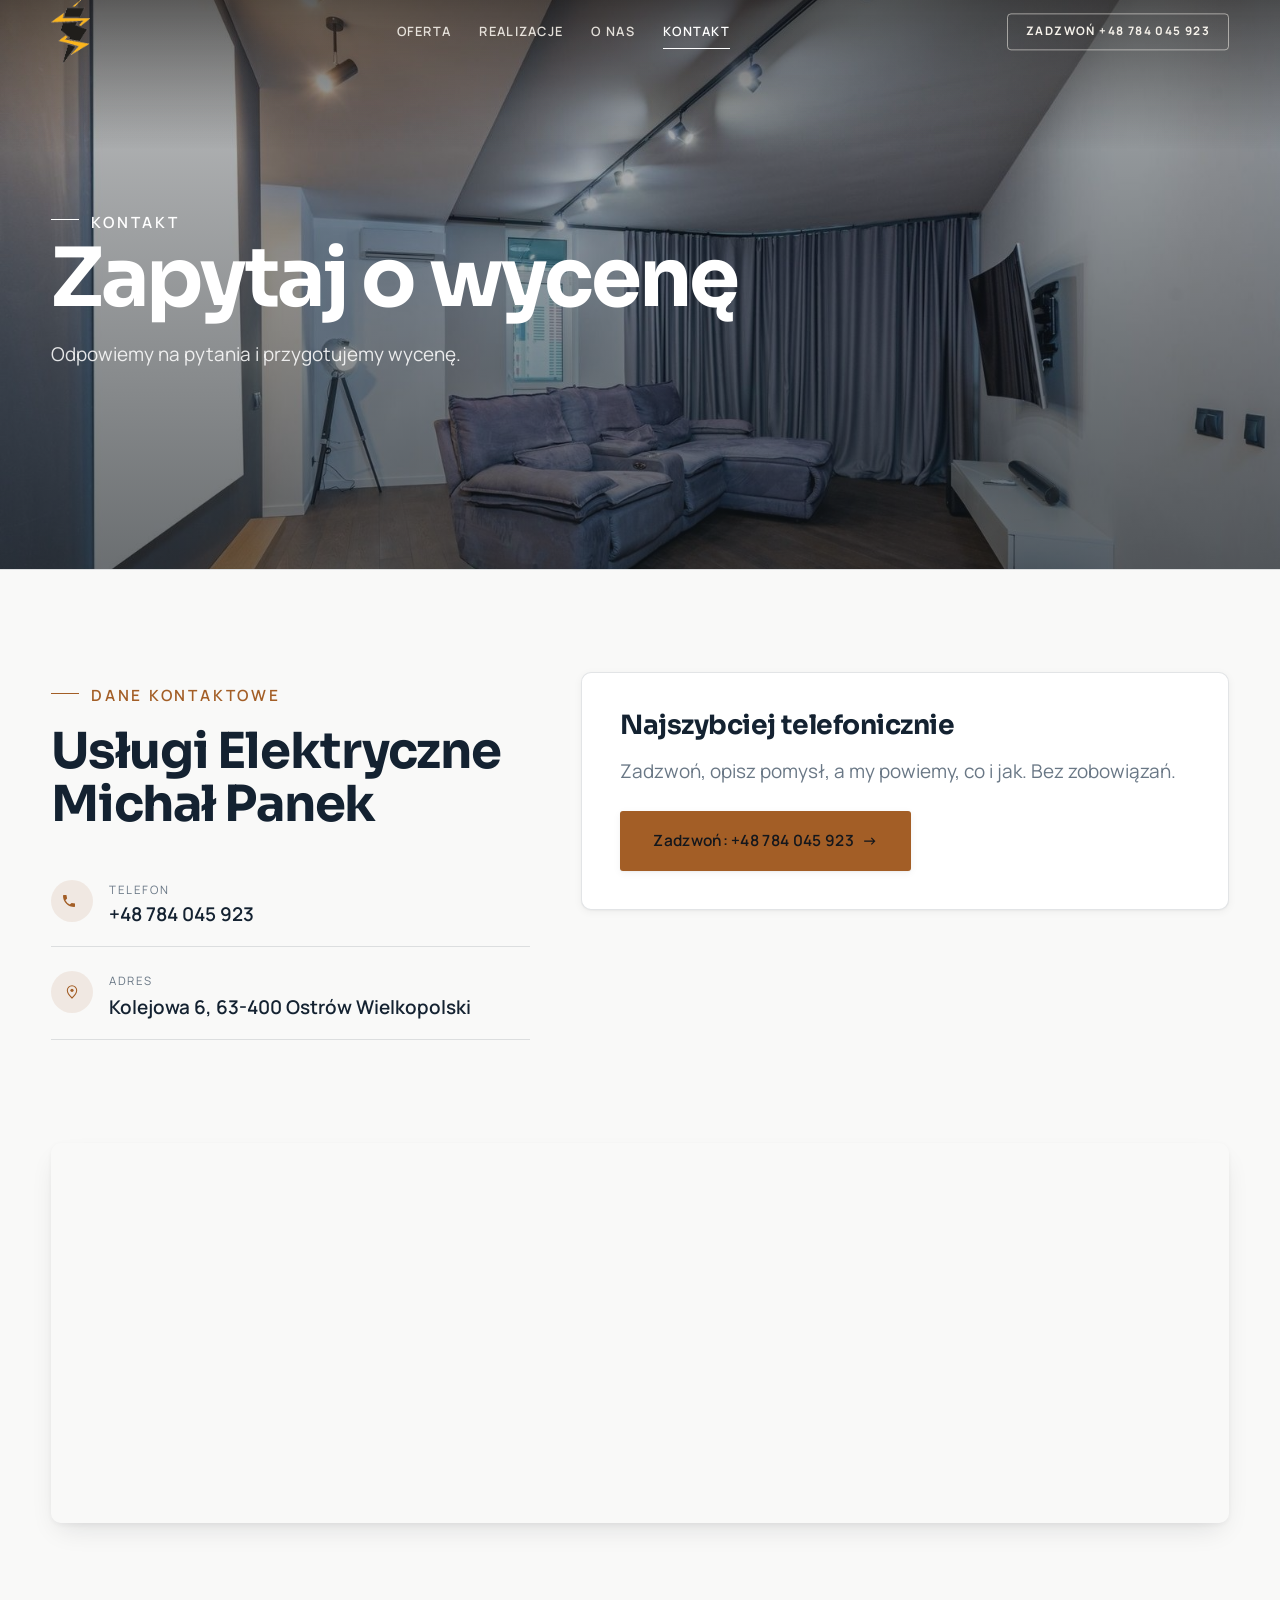
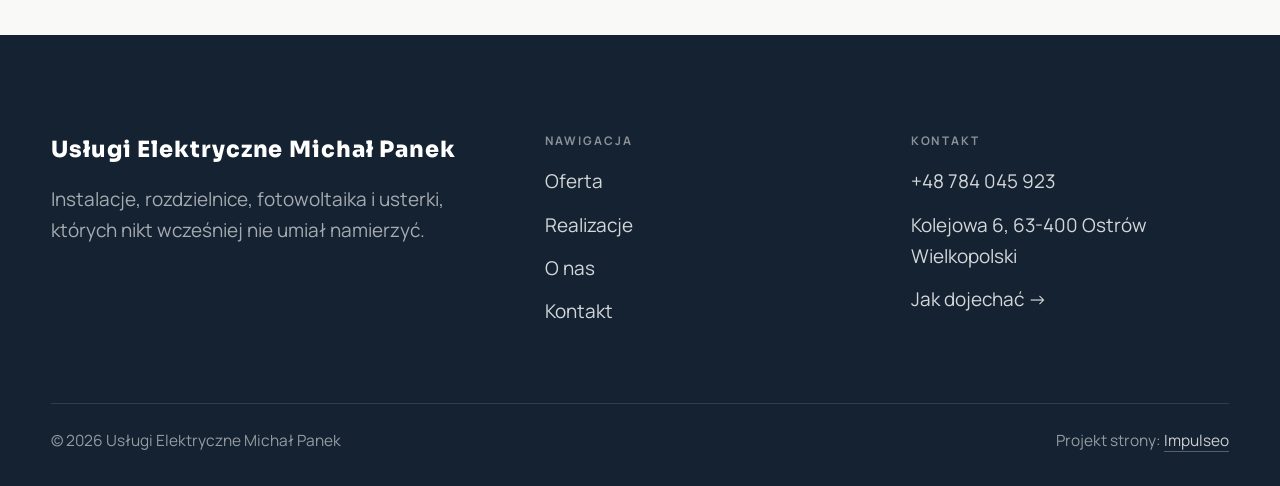
==== commit 4457b1a6: "Stopka: podpis Impulseo z linkiem + poprawka znikajacego napisu w naglowku" ====
--- a/kontakt.html
+++ b/kontakt.html
@@ -82,7 +82,7 @@
     </div>
     <div class="foot-bot">
       <span>© 2026 Usługi Elektryczne Michał Panek</span>
-      <span>Projekt strony: Krzysztof Brzeziński</span>
+      <span>Projekt strony: <a class="foot-credit" href="https://impulseo.pl" target="_blank" rel="noopener">Impulseo</a></span>
     </div>
   </div>
 </footer>
--- a/assets/styles.css
+++ b/assets/styles.css
@@ -1,7 +1,7 @@
 /* ============================================================
    STOLBASZ — premium, architektoniczny B2B fit-out
    Jasna paleta, zero brązu. System wg premium-web-craft.
-   Projekt strony: Krzysztof Brzeziński
+   Projekt strony: Impulseo (impulseo.pl)
    ============================================================ */
 
 :root{
@@ -989,3 +989,19 @@
 
 /* === auto-paleta ze zdjęć klienta (dopasowanie do estetyki socials) === */
 :root{--accent:#A35E26;--accent-d:#7E4519;--accent-soft:rgba(163,94,38,0.10);--paper:#F9F9F8;--paper-2:#EFEEED;--paper-3:#E8E7E5;}
+
+
+/* ====== IMPULSEO-FIX-20260731 ======================================================
+   1) PODPIS w stopce jest teraz linkiem do impulseo.pl - ma być widocznie klikalny.
+   2) ŻYWY NAGŁÓWEK: warstwa przenikających kadrów (.mt-hero-layer) miała z-index:1, więc
+      lądowała NAD przyciemnieniem hero, a w rodzinie „fachowcy" nawet nad panelem z tekstem
+      (.hf-panel nie miał własnego z-index). Efekt: przy zmianie zdjęcia napis znikał i wracał.
+      Teraz warstwa idzie tam, gdzie zdjęcie tła (z-index:-2), a treść nagłówka dostaje twardy
+      z-index:3. Zmieniają się WYŁĄCZNIE zdjęcia w tle - napis stoi nieruchomo.
+      (hero-cine celowo pominięte: tam img ma z-index:0 i układ był poprawny.) */
+.foot-bot a.foot-credit{color:rgba(255,255,255,.78);text-decoration:none;border-bottom:1px solid rgba(255,255,255,.28)}
+.foot-bot a.foot-credit:hover{color:#fff;border-bottom-color:#fff}
+.hero-fach > img.mt-hero-layer,.hero-gastro > img.mt-hero-layer,.hero-auto > img.mt-hero-layer,
+.hero-dom > img.mt-hero-layer,.hero-studio > img.mt-hero-layer{z-index:-2}
+.hf-panel,.hf-inner,.hd-panel,.hk-panel,.ha-inner,.hs-inner,.hg-inner{position:relative;z-index:3}
+/* ====== koniec IMPULSEO-FIX-20260731 ====== */
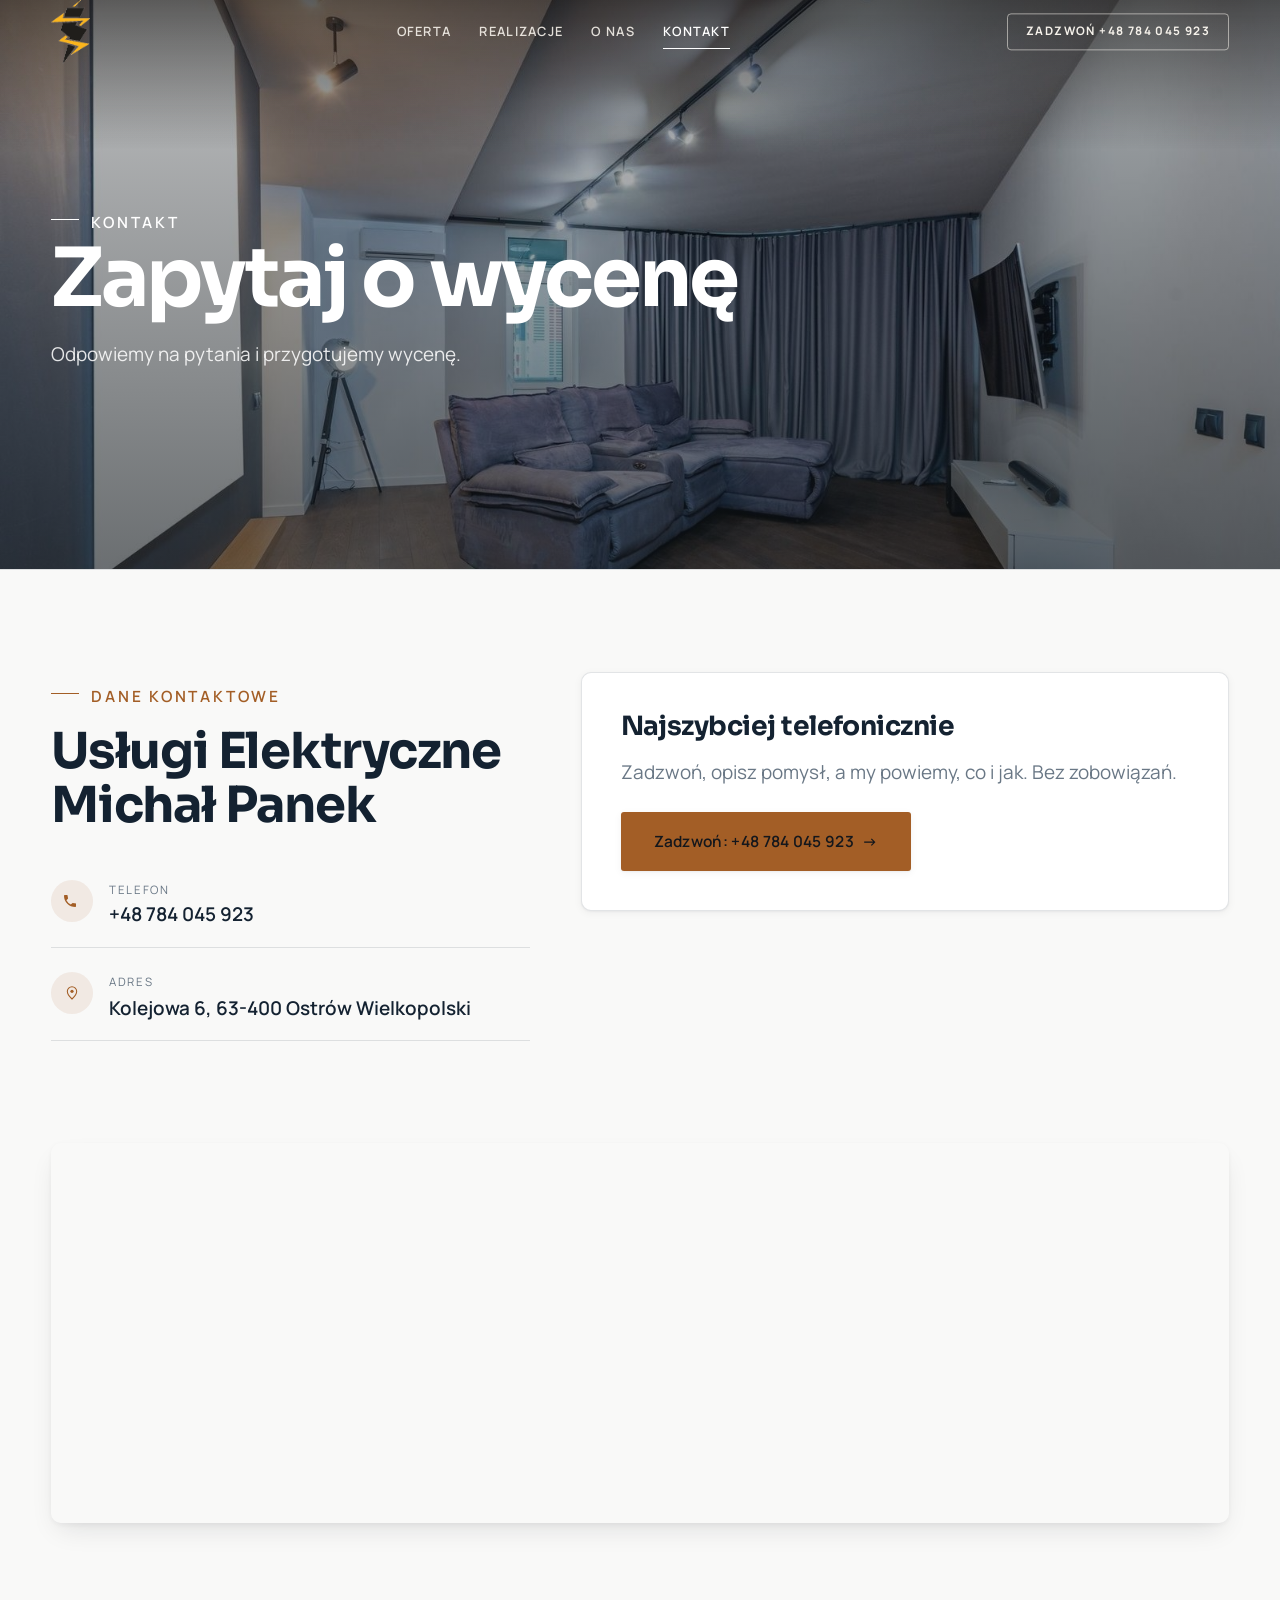
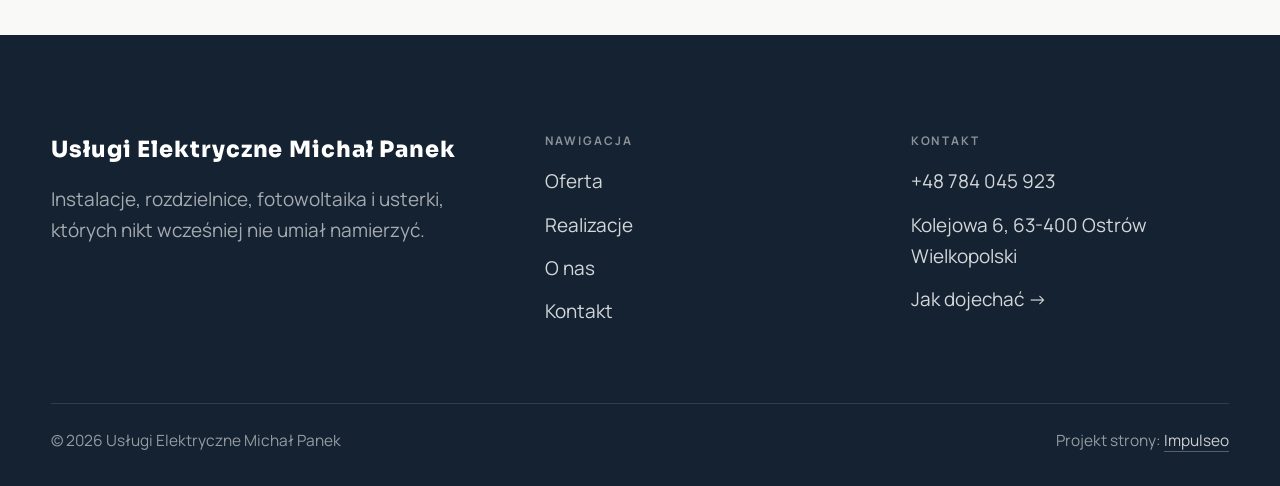
==== commit 388b546a: "Dema nie mogą wpadać do wyszukiwarek: noindex na wszystkich podstronach" ====
--- a/kontakt.html
+++ b/kontakt.html
@@ -1,6 +1,7 @@
 <!DOCTYPE html>
 <html lang="pl">
 <head>
+<meta name="robots" content="noindex, nofollow">
 <meta charset="UTF-8">
 <meta name="viewport" content="width=device-width, initial-scale=1.0">
 <title>Kontakt - Usługi Elektryczne Michał Panek</title>
